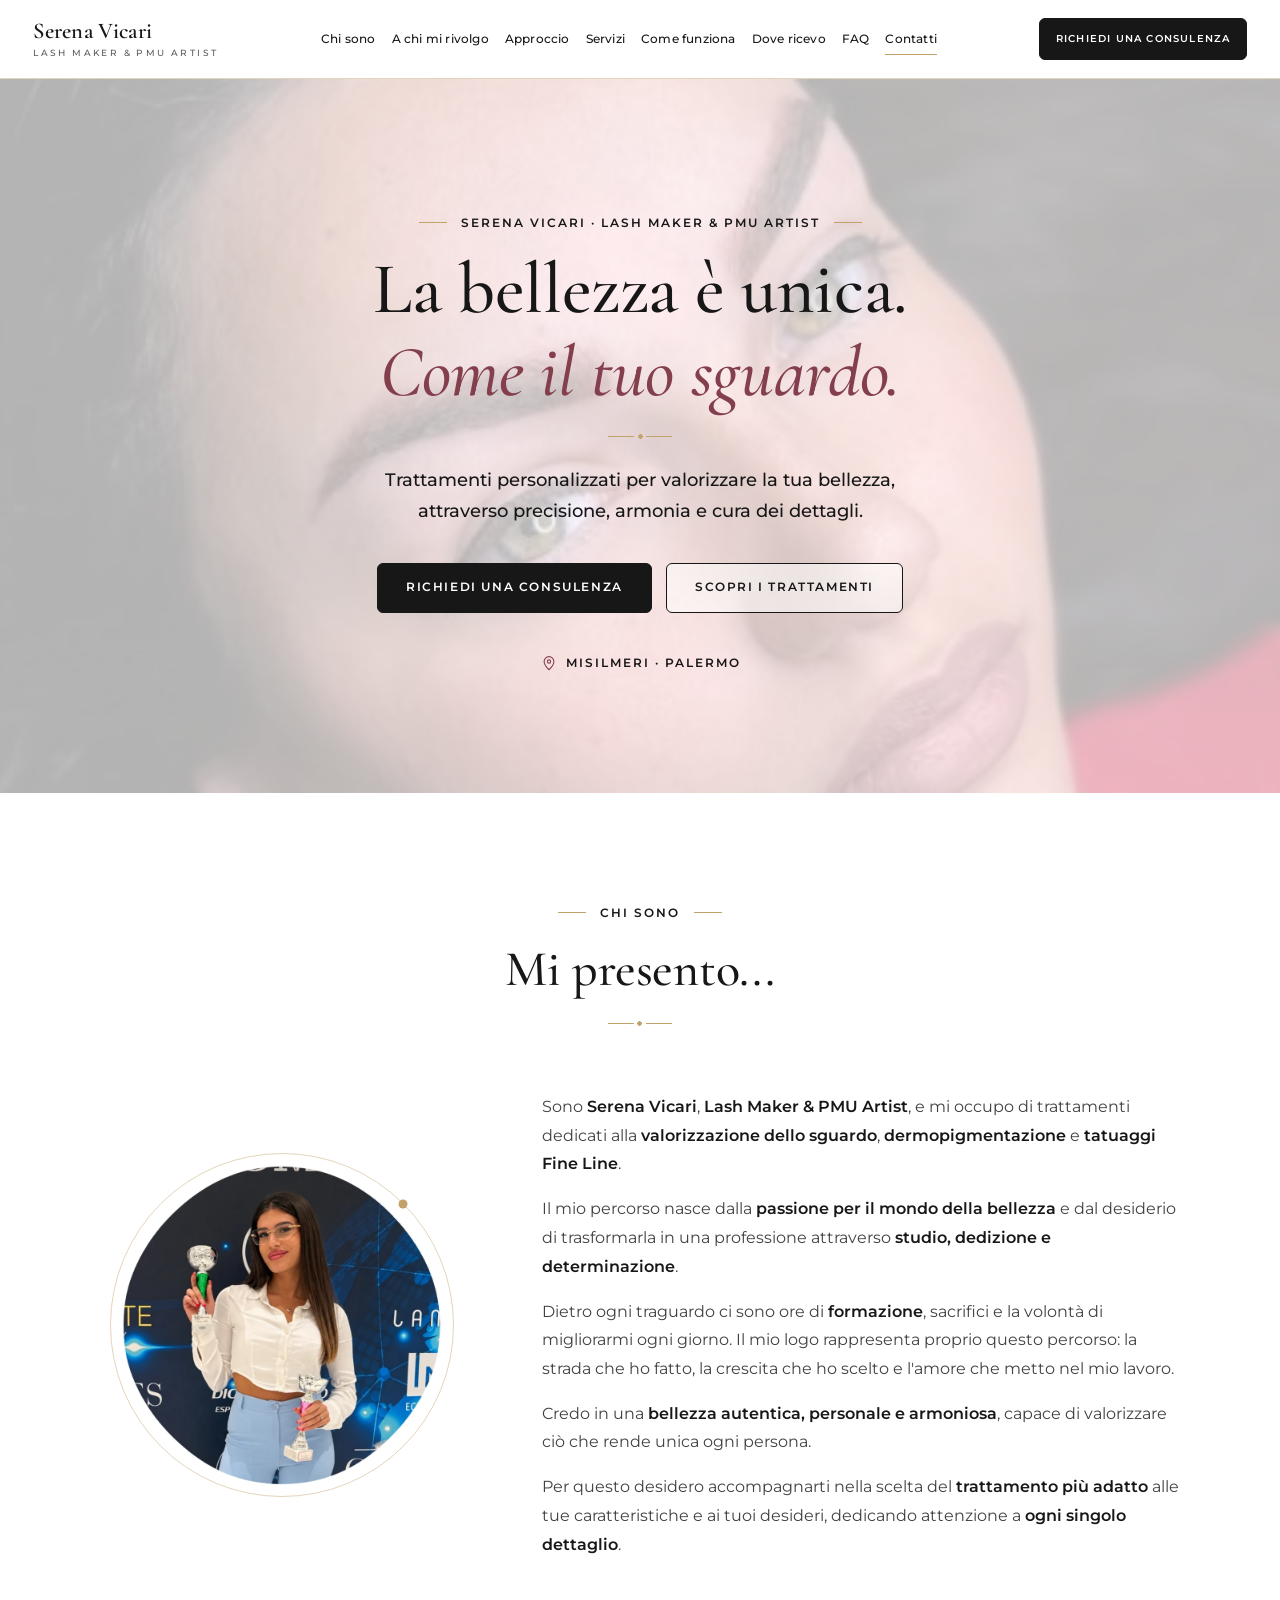
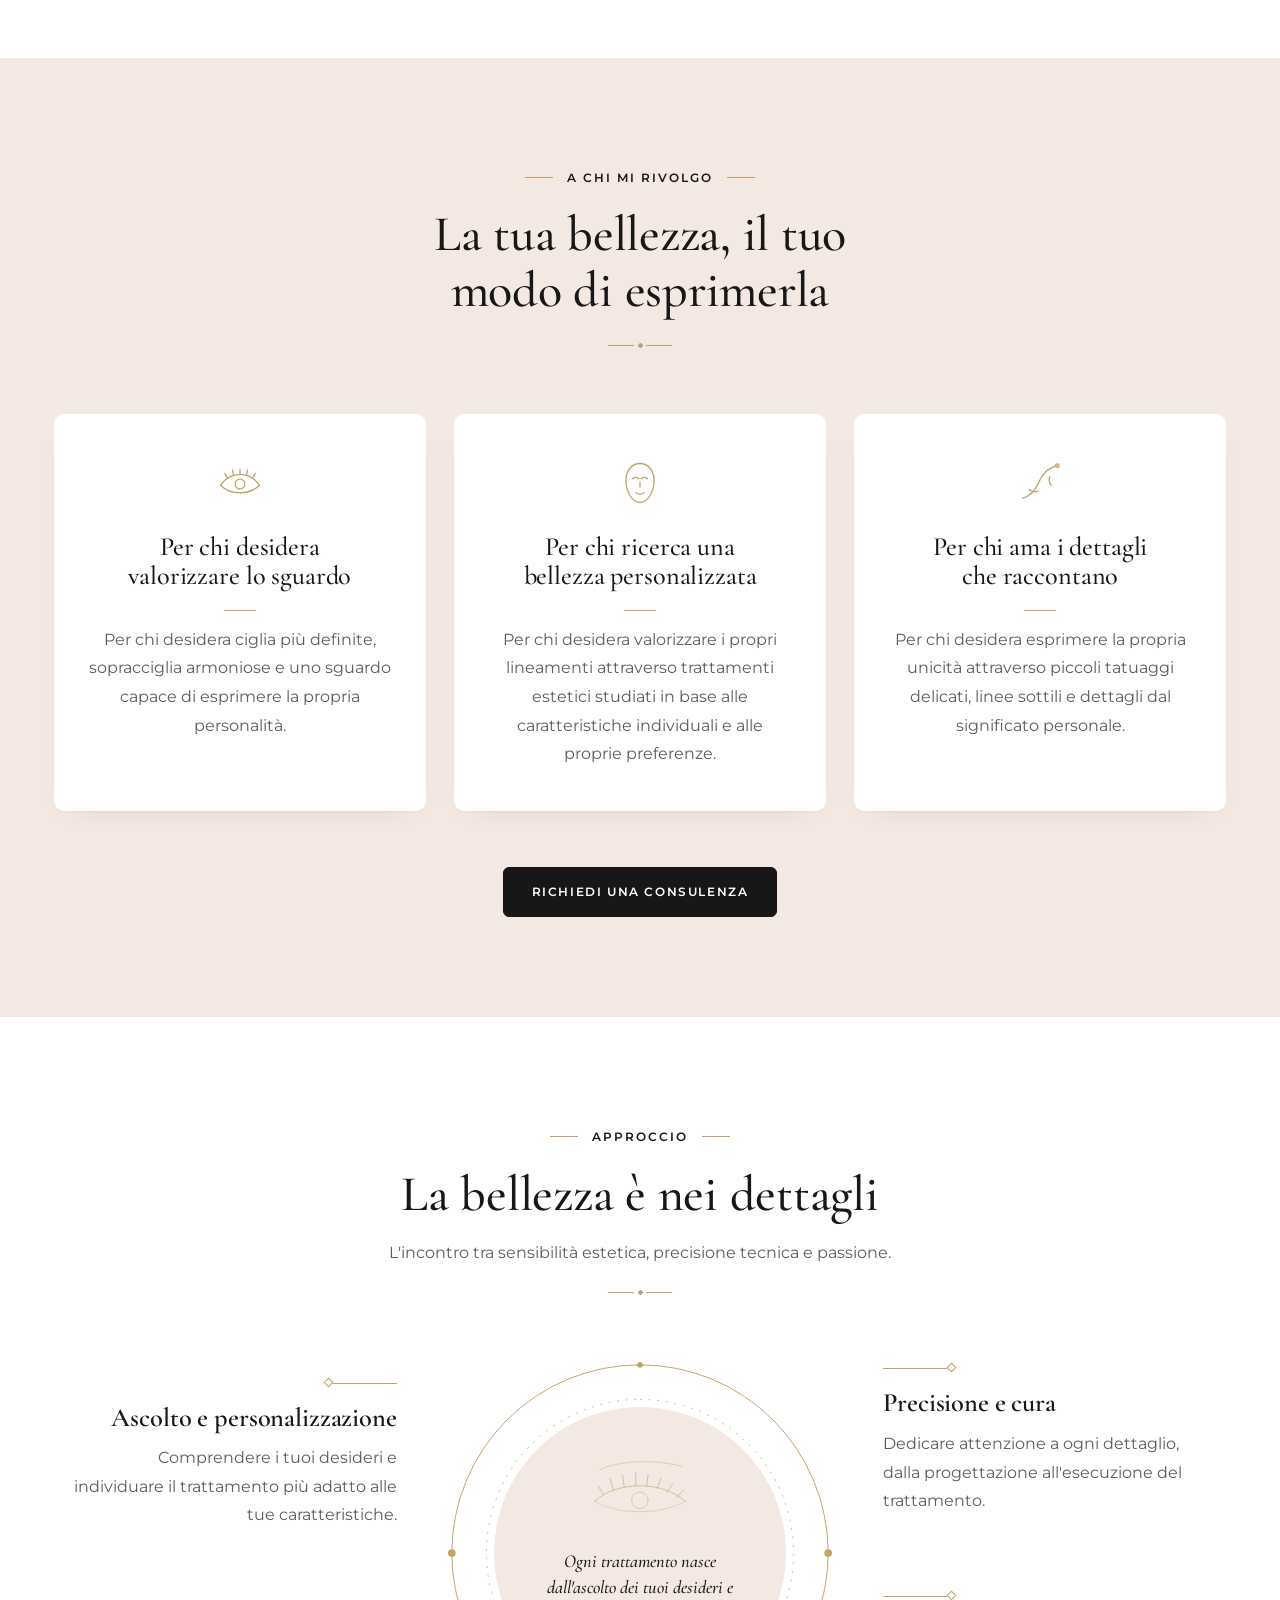
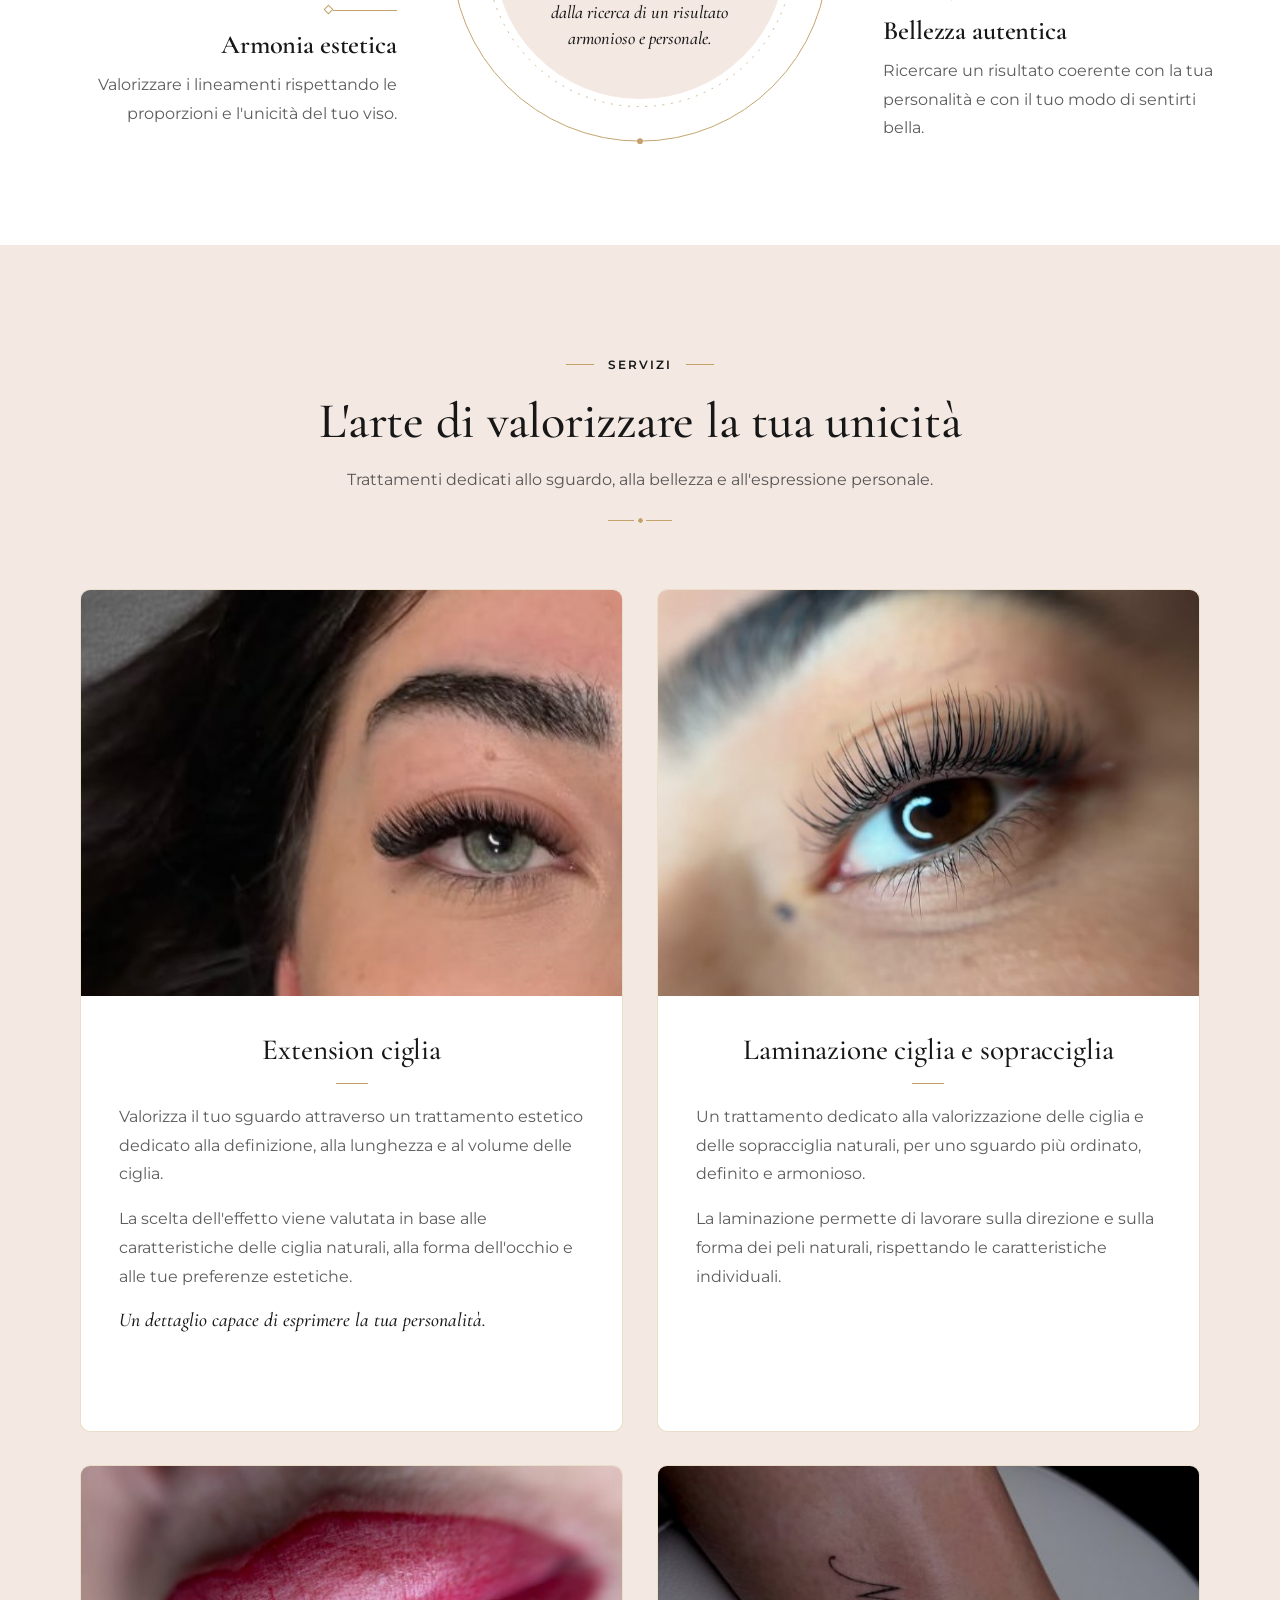
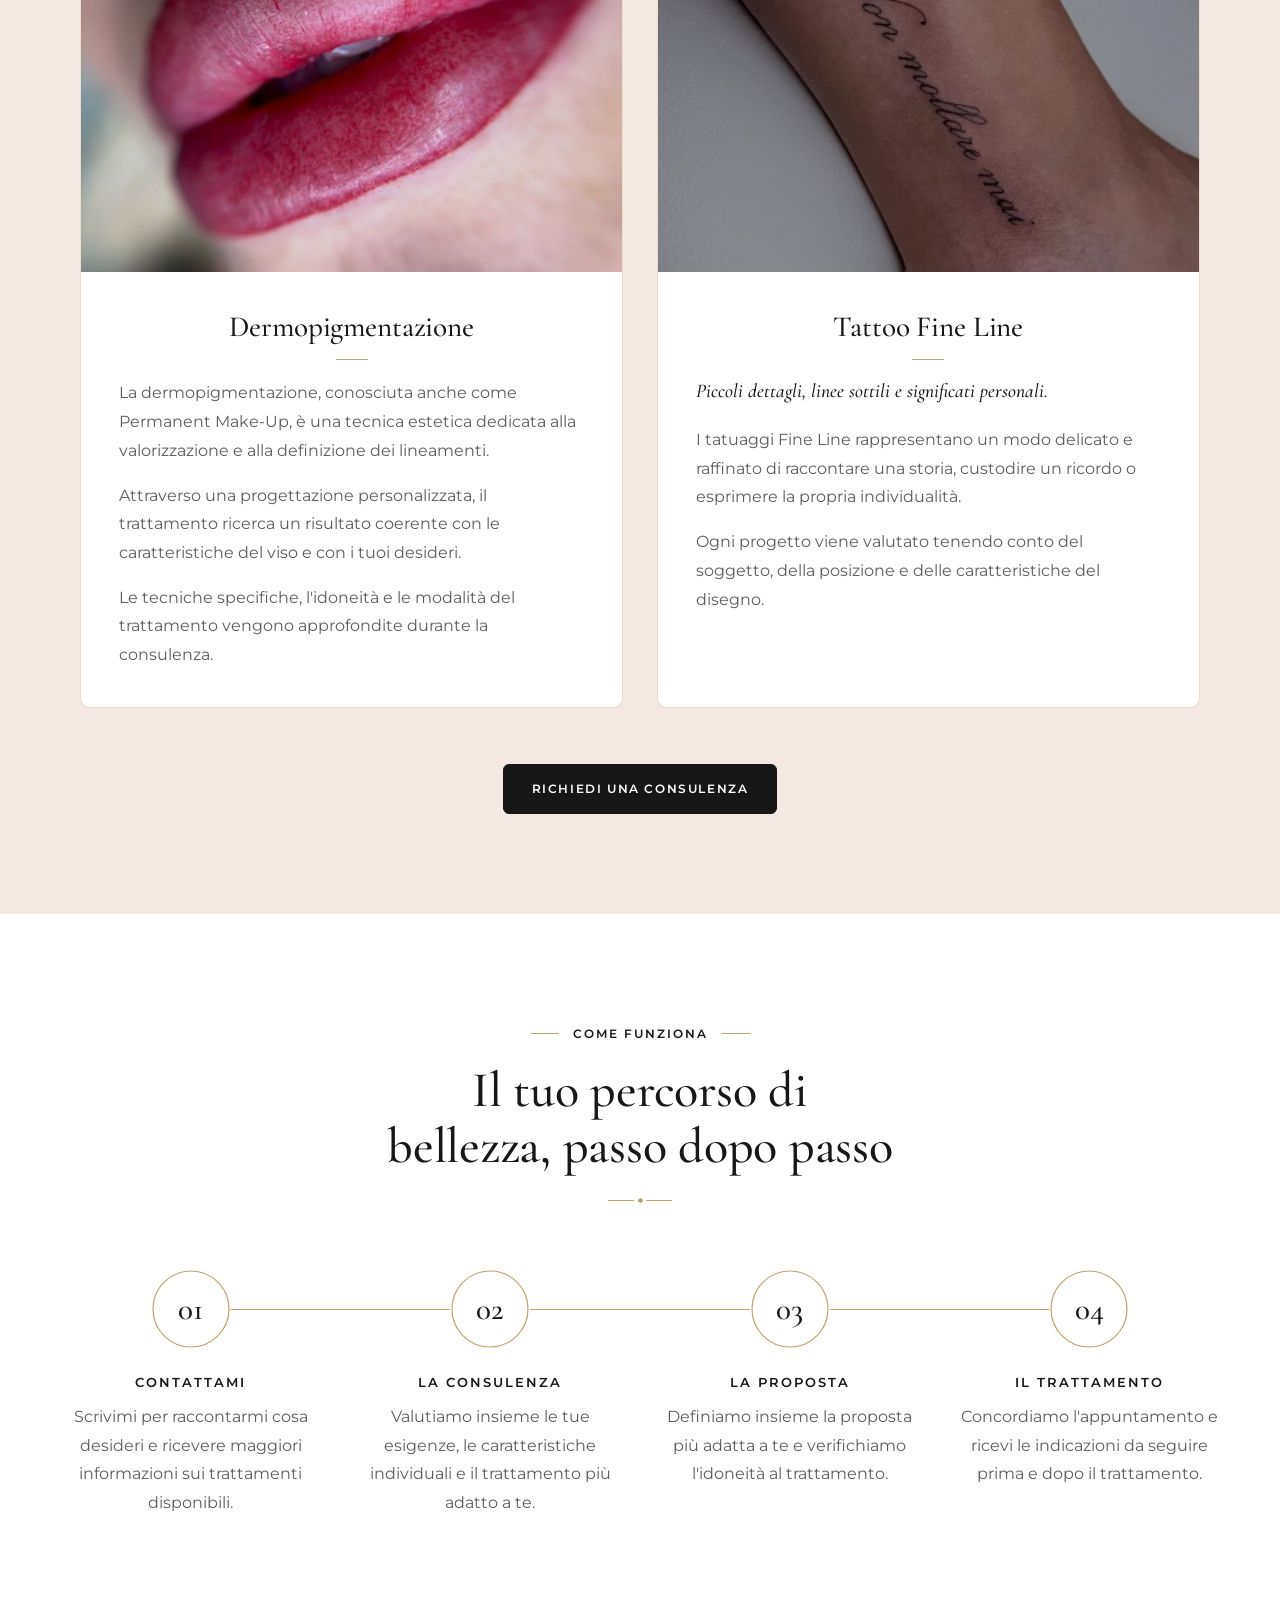
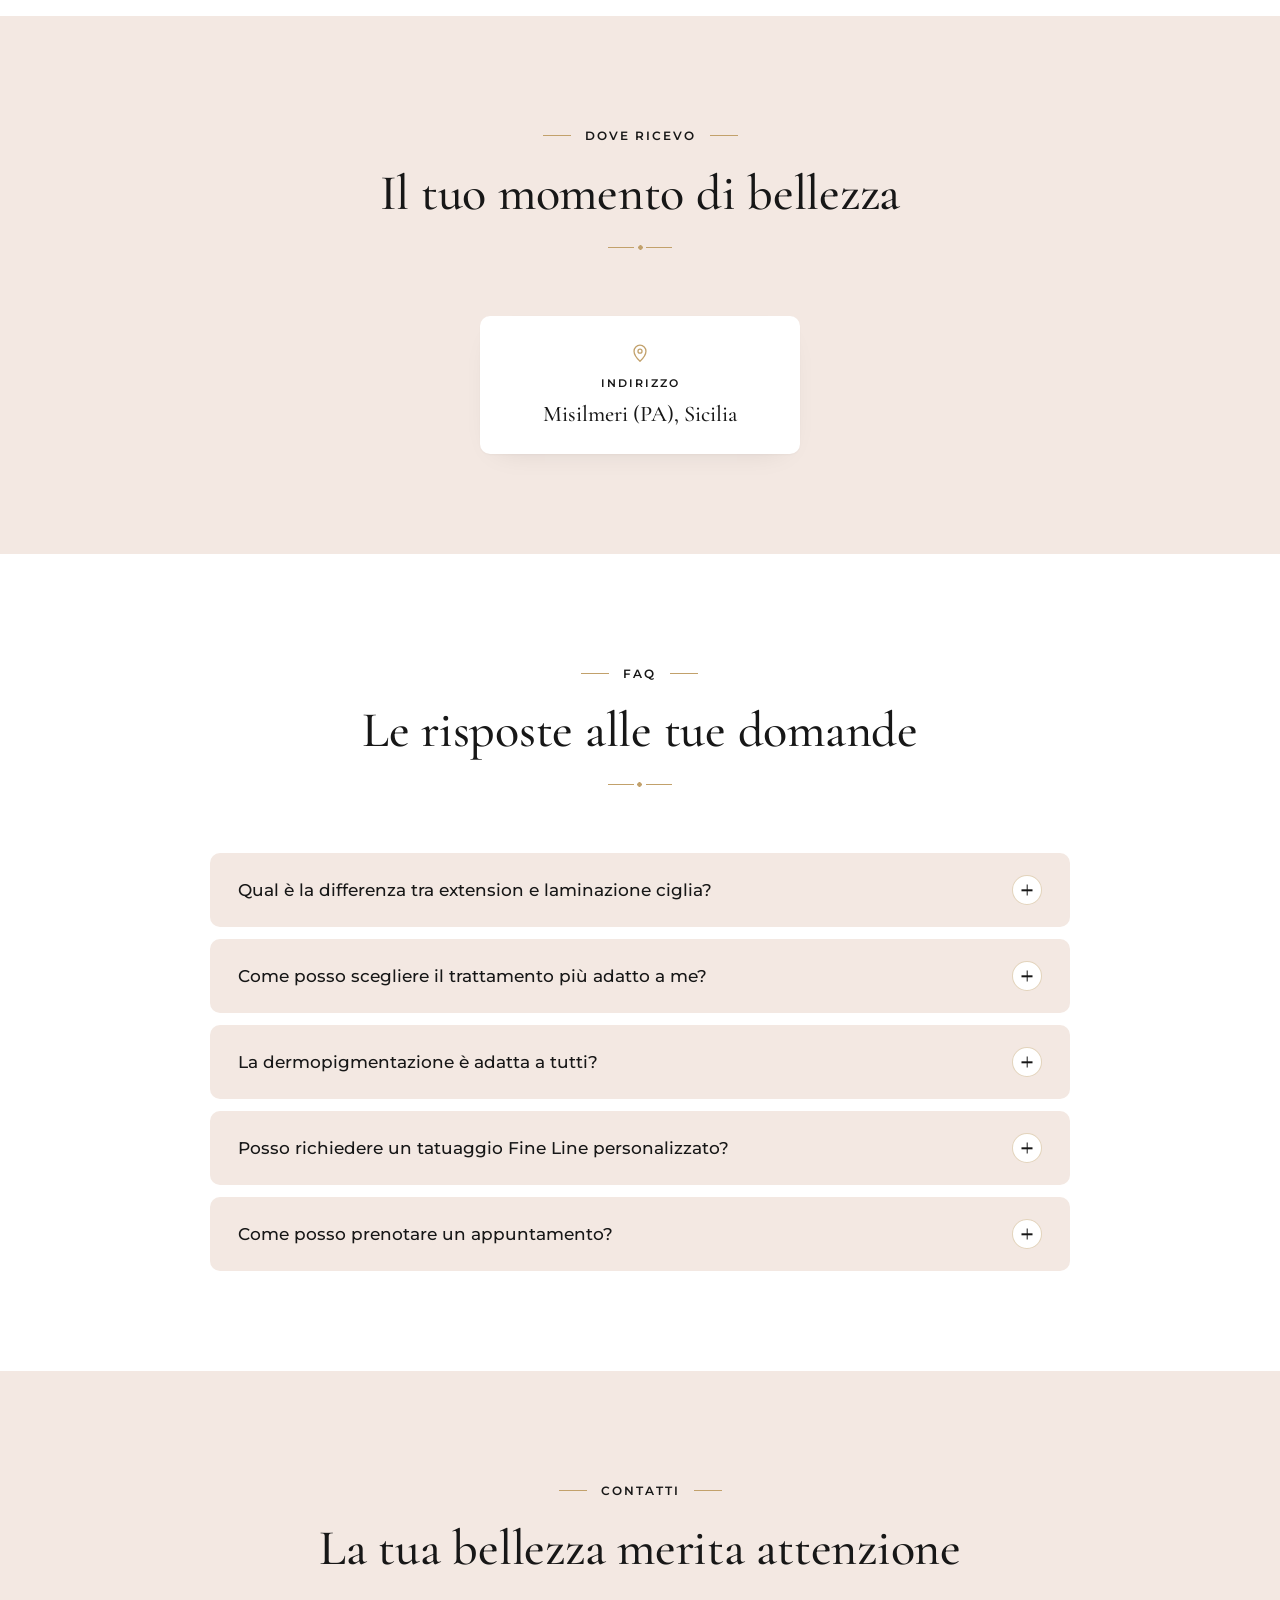
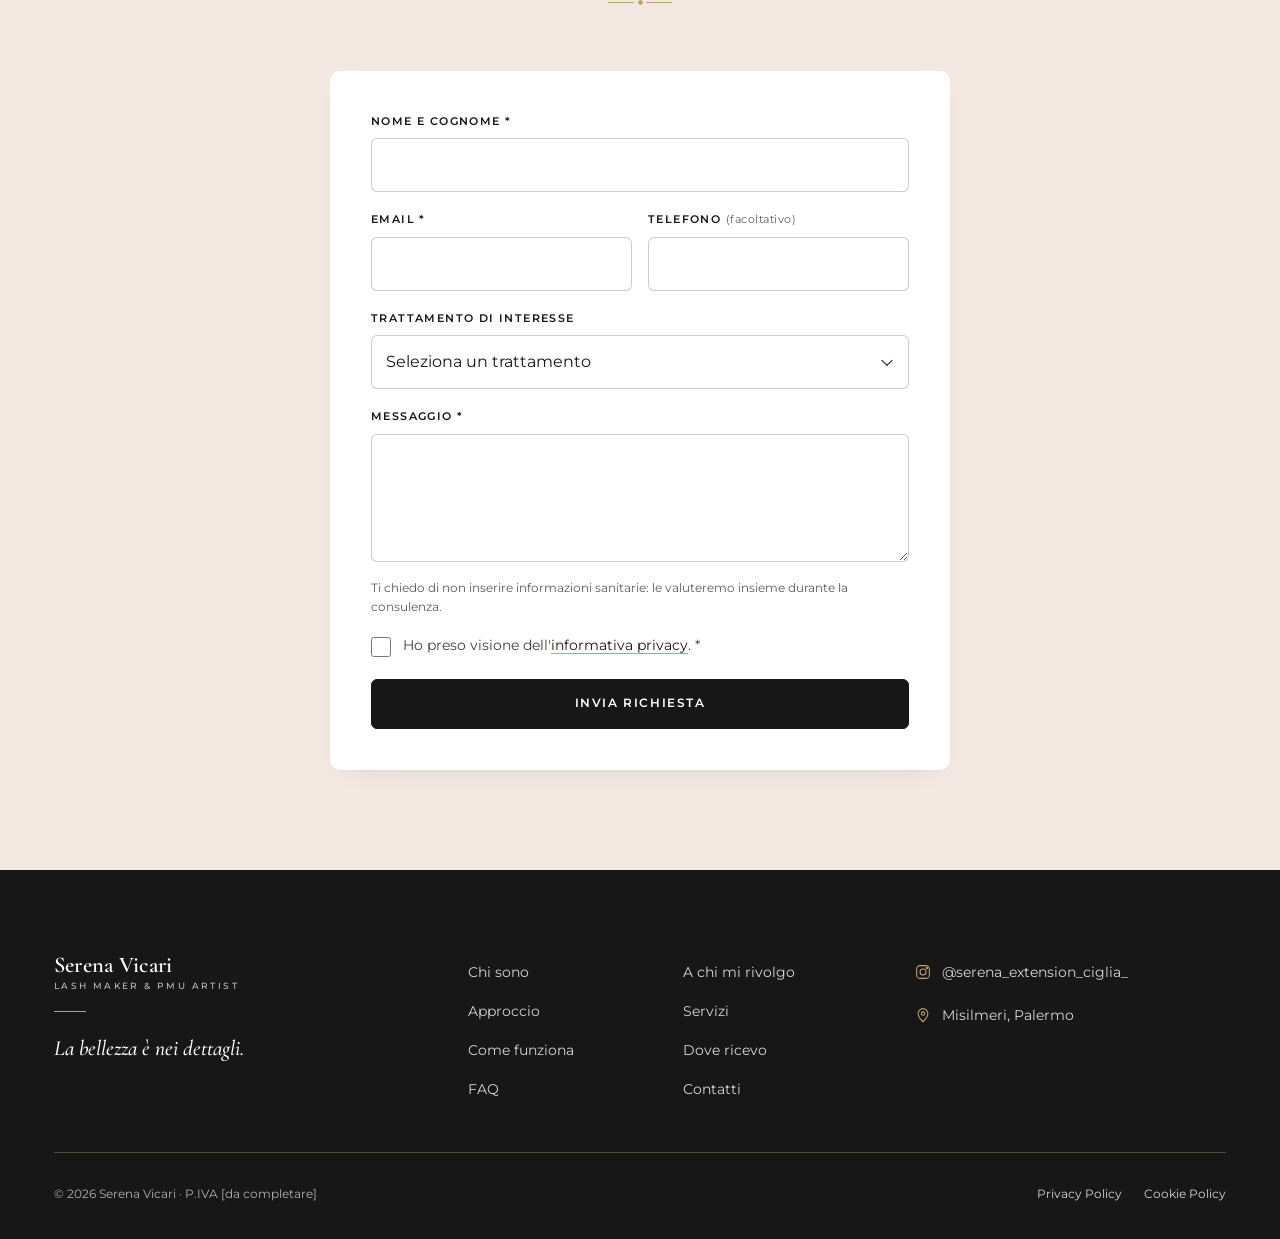
==== index.html @ 11d8a2de "Sito one page Serena Vicari, Lash Maker & PMU Artist Header con menu completo su desktop e burger su" ====
<!doctype html>
<html lang="it">
<head>
  <meta charset="utf-8">
  <meta name="viewport" content="width=device-width, initial-scale=1">
  <title>Serena Vicari | Lash Maker, PMU e Fine Line Tattoo a Misilmeri</title>
  <meta name="description" content="Serena Vicari, Lash Maker &amp; PMU Artist a Misilmeri, Palermo. Extension ciglia, laminazione ciglia e sopracciglia, dermopigmentazione e tatuaggi Fine Line.">
  <meta name="theme-color" content="#FFFFFF">
  <!-- TODO prima della pubblicazione: inserire il dominio definitivo -->
  <!-- <link rel="canonical" href="https://www.DOMINIO.it/"> -->

  <!-- Open Graph / anteprima social -->
  <meta property="og:type" content="website">
  <meta property="og:locale" content="it_IT">
  <meta property="og:site_name" content="Serena Vicari · Lash Maker &amp; PMU Artist">
  <meta property="og:title" content="Serena Vicari | Lash Maker, PMU e Fine Line Tattoo a Misilmeri">
  <meta property="og:description" content="Extension ciglia, laminazione ciglia e sopracciglia, dermopigmentazione e tatuaggi Fine Line a Misilmeri, Palermo.">
  <meta property="og:image" content="img/hero-sguardo.jpg">
  <!-- TODO: con il dominio definitivo usare URL assoluti, es. https://www.DOMINIO.it/img/hero-sguardo.jpg -->
  <meta name="twitter:card" content="summary_large_image">
  <meta name="twitter:title" content="Serena Vicari | Lash Maker, PMU e Fine Line Tattoo a Misilmeri">
  <meta name="twitter:description" content="Extension ciglia, laminazione, dermopigmentazione e tatuaggi Fine Line a Misilmeri, Palermo.">

  <link rel="icon" href="data:image/svg+xml,%3Csvg xmlns='http://www.w3.org/2000/svg' viewBox='0 0 64 64'%3E%3Crect width='64' height='64' rx='14' fill='%23171717'/%3E%3Ctext x='32' y='42' font-family='Georgia,serif' font-size='30' text-anchor='middle' fill='%23C2A16B'%3ESV%3C/text%3E%3C/svg%3E">

  <link rel="preload" as="image" href="img/hero-sguardo.jpg" fetchpriority="high">
  <link rel="preconnect" href="https://fonts.googleapis.com">
  <link rel="preconnect" href="https://fonts.gstatic.com" crossorigin>
  <link rel="stylesheet" href="https://fonts.googleapis.com/css2?family=Cormorant+Garamond:ital,wght@0,500;0,600;1,500;1,600&family=Montserrat:wght@400;500;600&display=swap">
  <link rel="stylesheet" href="css/style.css">
  <script>document.documentElement.classList.add('js');</script>

  <!-- Dati strutturati: solo informazioni effettivamente disponibili (nessun indirizzo civico, orario o recensione) -->
  <script type="application/ld+json">
  {
    "@context": "https://schema.org",
    "@type": "BeautySalon",
    "name": "Serena Vicari · Lash Maker & PMU Artist",
    "description": "Extension ciglia, laminazione ciglia e sopracciglia, dermopigmentazione e tatuaggi Fine Line a Misilmeri, Palermo.",
    "founder": { "@type": "Person", "name": "Serena Vicari", "jobTitle": "Lash Maker & PMU Artist" },
    "address": { "@type": "PostalAddress", "addressLocality": "Misilmeri", "addressRegion": "PA", "addressCountry": "IT" },
    "areaServed": ["Misilmeri", "Palermo"],
    "sameAs": ["https://www.instagram.com/serena_extension_ciglia_/"],
    "makesOffer": [
      { "@type": "Offer", "itemOffered": { "@type": "Service", "name": "Extension ciglia" } },
      { "@type": "Offer", "itemOffered": { "@type": "Service", "name": "Laminazione ciglia" } },
      { "@type": "Offer", "itemOffered": { "@type": "Service", "name": "Laminazione sopracciglia" } },
      { "@type": "Offer", "itemOffered": { "@type": "Service", "name": "Dermopigmentazione" } },
      { "@type": "Offer", "itemOffered": { "@type": "Service", "name": "Tattoo Fine Line" } }
    ]
  }
  </script>
</head>
<body>
  <a class="skip-link" href="#main">Vai al contenuto</a>

  <!-- ============ 1. HEADER ============ -->
  <header class="site-header" id="top">
    <div class="header-inner">
      <a class="brand" href="#home" aria-label="Serena Vicari, Lash Maker &amp; PMU Artist – torna all'inizio">
        <span class="brand-name">Serena Vicari</span>
        <span class="brand-sub">Lash Maker &amp; PMU Artist</span>
      </a>

      <nav class="main-nav" id="main-nav" aria-label="Navigazione principale">
        <ul>
          <li><a href="#chi-sono">Chi sono</a></li>
          <li><a href="#a-chi-mi-rivolgo">A chi mi rivolgo</a></li>
          <li><a href="#approccio">Approccio</a></li>
          <li><a href="#servizi">Servizi</a></li>
          <li><a href="#come-funziona">Come funziona</a></li>
          <li><a href="#dove-ricevo">Dove ricevo</a></li>
          <li><a href="#faq">FAQ</a></li>
          <li><a href="#contatti">Contatti</a></li>
        </ul>
        <a class="btn btn-primary nav-cta-mobile" href="#contatti">Richiedi una consulenza</a>
      </nav>

      <a class="btn btn-primary header-cta" href="#contatti">Richiedi una consulenza</a>

      <button class="nav-toggle" type="button" aria-controls="main-nav" aria-expanded="false">
        <span class="sr-only">Apri il menu</span>
        <span class="nav-toggle-bar" aria-hidden="true"></span>
        <span class="nav-toggle-bar" aria-hidden="true"></span>
      </button>
    </div>
  </header>

  <main id="main">

    <!-- ============ 2. HERO ============ -->
    <section class="hero" id="home" aria-labelledby="hero-title">
      <div class="hero-media" aria-hidden="true">
        <img src="img/hero-sguardo.jpg" width="472" height="260" alt="" fetchpriority="high" decoding="async">
      </div>
      <div class="container hero-content">
        <p class="eyebrow reveal">Serena Vicari · Lash Maker &amp; PMU Artist</p>
        <h1 class="hero-title reveal" id="hero-title">
          <span class="hero-title-a">La bellezza è unica.</span>
          <em class="hero-title-b">Come il tuo sguardo.</em>
        </h1>
        <span class="divider reveal" aria-hidden="true"></span>
        <p class="hero-lead reveal">Trattamenti personalizzati per valorizzare la tua bellezza, attraverso precisione, armonia e cura dei dettagli.</p>
        <div class="btn-row reveal">
          <a class="btn btn-primary" href="#contatti">Richiedi una consulenza</a>
          <a class="btn btn-secondary" href="#servizi">Scopri i trattamenti</a>
        </div>
        <p class="hero-place reveal">
          <svg viewBox="0 0 24 24" aria-hidden="true" focusable="false"><path d="M12 21s-6.5-6.2-6.5-11A6.5 6.5 0 0 1 18.5 10c0 4.8-6.5 11-6.5 11z"/><circle cx="12" cy="10" r="2.2"/></svg>
          Misilmeri · Palermo
        </p>
      </div>
    </section>

    <!-- ============ 3. CHI SONO ============ -->
    <section class="section bg-white" id="chi-sono" aria-labelledby="chi-sono-title">
      <div class="container about">
        <header class="section-head about-head reveal">
          <p class="eyebrow">Chi sono</p>
          <h2 id="chi-sono-title">Mi presento...</h2>
          <span class="divider" aria-hidden="true"></span>
        </header>

        <figure class="about-photo reveal">
          <span class="about-ring" aria-hidden="true"></span>
          <img src="img/serena-vicari-ritratto.webp" width="800" height="800" loading="lazy" decoding="async"
               alt="Ritratto di Serena Vicari, Lash Maker e PMU Artist, sorridente con occhiali e camicia bianca, mentre tiene in mano due coppe">
        </figure>

        <div class="about-text reveal">
          <p>Sono <strong>Serena Vicari</strong>, <strong>Lash Maker &amp; PMU Artist</strong>, e mi occupo di trattamenti dedicati alla <strong>valorizzazione dello sguardo</strong>, <strong>dermopigmentazione</strong> e <strong>tatuaggi Fine Line</strong>.</p>
          <p>Il mio percorso nasce dalla <strong>passione per il mondo della bellezza</strong> e dal desiderio di trasformarla in una professione attraverso <strong>studio, dedizione e determinazione</strong>.</p>
          <p>Dietro ogni traguardo ci sono ore di <strong>formazione</strong>, sacrifici e la volontà di migliorarmi ogni giorno. Il mio logo rappresenta proprio questo percorso: la strada che ho fatto, la crescita che ho scelto e l'amore che metto nel mio lavoro.</p>
          <p>Credo in una <strong>bellezza autentica, personale e armoniosa</strong>, capace di valorizzare ciò che rende unica ogni persona.</p>
          <p>Per questo desidero accompagnarti nella scelta del <strong>trattamento più adatto</strong> alle tue caratteristiche e ai tuoi desideri, dedicando attenzione a <strong>ogni singolo dettaglio</strong>.</p>
        </div>
      </div>
    </section>

    <!-- ============ 4. A CHI MI RIVOLGO ============ -->
    <section class="section bg-nude" id="a-chi-mi-rivolgo" aria-labelledby="target-title">
      <div class="container">
        <header class="section-head reveal">
          <p class="eyebrow">A chi mi rivolgo</p>
          <h2 id="target-title">La tua bellezza, il tuo modo di esprimerla</h2>
          <span class="divider" aria-hidden="true"></span>
        </header>

        <div class="cards-3">
          <article class="card reveal">
            <svg class="card-icon" viewBox="0 0 48 48" aria-hidden="true" focusable="false">
              <path d="M6 26c5-7 12-10 18-10s13 3 18 10"/><path d="M6 26c5 5 12 7 18 7s13-2 18-7"/>
              <circle cx="24" cy="25" r="4.5"/><path d="M12 19l-2-4M18 16.5l-1-4.5M24 16v-4.5M30 16.5l1-4.5M36 19l2-4"/>
            </svg>
            <h3>Per chi desidera valorizzare lo sguardo</h3>
            <p>Per chi desidera ciglia più definite, sopracciglia armoniose e uno sguardo capace di esprimere la propria personalità.</p>
          </article>
          <article class="card reveal">
            <svg class="card-icon" viewBox="0 0 48 48" aria-hidden="true" focusable="false">
              <path d="M24 6c-8 0-13 7-13 16 0 10 6 20 13 20s13-10 13-20c0-9-5-16-13-16z"/>
              <path d="M17 20c2-1.5 4-1.5 6 0M25 20c2-1.5 4-1.5 6 0"/><path d="M20 33c2.5 1.6 5.5 1.6 8 0"/><path d="M24 23v5"/>
            </svg>
            <h3>Per chi ricerca una bellezza personalizzata</h3>
            <p>Per chi desidera valorizzare i propri lineamenti attraverso trattamenti estetici studiati in base alle caratteristiche individuali e alle proprie preferenze.</p>
          </article>
          <article class="card reveal">
            <svg class="card-icon" viewBox="0 0 48 48" aria-hidden="true" focusable="false">
              <path d="M8 38c8-2 12-8 15-15s7-12 17-15"/><circle cx="40" cy="8" r="1.6"/>
              <path d="M14 30c2 2 5 2.5 8 1.5"/><path d="M33 18c-1 3-.5 6 1.5 8"/>
            </svg>
            <h3>Per chi ama i dettagli che raccontano</h3>
            <p>Per chi desidera esprimere la propria unicità attraverso piccoli tatuaggi delicati, linee sottili e dettagli dal significato personale.</p>
          </article>
        </div>

        <div class="section-cta reveal">
          <a class="btn btn-primary" href="#contatti">Richiedi una consulenza</a>
        </div>
      </div>
    </section>

    <!-- ============ 5. APPROCCIO ============ -->
    <section class="section bg-white" id="approccio" aria-labelledby="approccio-title">
      <div class="container">
        <header class="section-head reveal">
          <p class="eyebrow">Approccio</p>
          <h2 id="approccio-title">La bellezza è nei dettagli</h2>
          <p class="section-sub">L'incontro tra sensibilità estetica, precisione tecnica e passione.</p>
          <span class="divider" aria-hidden="true"></span>
        </header>

        <div class="constellation">
          <ul class="pillars pillars--left">
            <li class="pillar reveal">
              <span class="pillar-mark" aria-hidden="true"></span>
              <h3>Ascolto e personalizzazione</h3>
              <p>Comprendere i tuoi desideri e individuare il trattamento più adatto alle tue caratteristiche.</p>
            </li>
            <li class="pillar reveal">
              <span class="pillar-mark" aria-hidden="true"></span>
              <h3>Armonia estetica</h3>
              <p>Valorizzare i lineamenti rispettando le proporzioni e l'unicità del tuo viso.</p>
            </li>
          </ul>

          <figure class="halo reveal" aria-hidden="true">
            <svg class="halo-rings" viewBox="0 0 400 400" focusable="false">
              <circle cx="200" cy="200" r="196" class="ring ring--outer"/>
              <circle cx="200" cy="200" r="160" class="ring ring--mid"/>
              <circle cx="200" cy="4" r="4" class="ring-dot"/>
              <circle cx="396" cy="200" r="3" class="ring-dot"/>
              <circle cx="200" cy="396" r="4" class="ring-dot"/>
              <circle cx="4" cy="200" r="3" class="ring-dot"/>
            </svg>
            <div class="halo-core">
              <svg viewBox="0 0 300 200" focusable="false">
                <g fill="none" stroke="currentColor" stroke-linecap="round" stroke-width="1.4">
                  <path d="M40 112 C 95 62, 205 62, 260 112"/>
                  <path d="M40 112 C 95 146, 205 146, 260 112" opacity=".6"/>
                  <circle cx="150" cy="110" r="20" opacity=".7"/>
                  <path d="M62 96l-14-22M86 84l-8-26M112 77l-4-28M140 74v-30M166 75l4-28M192 81l9-26M216 91l14-22M238 103l17-17"/>
                  <path d="M52 36 C 100 12, 190 10, 252 28" opacity=".7"/>
                </g>
              </svg>
              <p class="halo-quote">Ogni trattamento nasce dall'ascolto dei tuoi desideri e dalla ricerca di un risultato armonioso e personale.</p>
            </div>
          </figure>

          <ul class="pillars pillars--right">
            <li class="pillar reveal">
              <span class="pillar-mark" aria-hidden="true"></span>
              <h3>Precisione e cura</h3>
              <p>Dedicare attenzione a ogni dettaglio, dalla progettazione all'esecuzione del trattamento.</p>
            </li>
            <li class="pillar reveal">
              <span class="pillar-mark" aria-hidden="true"></span>
              <h3>Bellezza autentica</h3>
              <p>Ricercare un risultato coerente con la tua personalità e con il tuo modo di sentirti bella.</p>
            </li>
          </ul>
        </div>
      </div>
    </section>

    <!-- ============ 6. SERVIZI ============ -->
    <section class="section bg-nude" id="servizi" aria-labelledby="servizi-title">
      <div class="container">
        <header class="section-head reveal">
          <p class="eyebrow">Servizi</p>
          <h2 id="servizi-title">L'arte di valorizzare la tua unicità</h2>
          <p class="section-sub">Trattamenti dedicati allo sguardo, alla bellezza e all'espressione personale.</p>
          <span class="divider" aria-hidden="true"></span>
        </header>

        <div class="services">
          <article class="service reveal">
            <figure class="service-media">
              <img src="img/servizio-extension-ciglia.jpg" width="407" height="277" loading="lazy" decoding="async"
                   alt="Dettaglio di un occhio con extension ciglia folte e definite e sopracciglio naturale">
            </figure>
            <div class="service-body">
              <h3>Extension ciglia</h3>
              <p>Valorizza il tuo sguardo attraverso un trattamento estetico dedicato alla definizione, alla lunghezza e al volume delle ciglia.</p>
              <p>La scelta dell'effetto viene valutata in base alle caratteristiche delle ciglia naturali, alla forma dell'occhio e alle tue preferenze estetiche.</p>
              <p class="service-note">Un dettaglio capace di esprimere la tua personalità.</p>
            </div>
          </article>

          <article class="service reveal">
            <figure class="service-media">
              <img src="img/servizio-laminazione.jpg" width="555" height="405" loading="lazy" decoding="async"
                   alt="Macro di ciglia naturali laminate, curvate e definite, su un occhio castano">
            </figure>
            <div class="service-body">
              <h3>Laminazione ciglia e sopracciglia</h3>
              <p>Un trattamento dedicato alla valorizzazione delle ciglia e delle sopracciglia naturali, per uno sguardo più ordinato, definito e armonioso.</p>
              <p>La laminazione permette di lavorare sulla direzione e sulla forma dei peli naturali, rispettando le caratteristiche individuali.</p>
            </div>
          </article>

          <article class="service reveal">
            <figure class="service-media">
              <img src="img/servizio-dermopigmentazione.jpg" width="598" height="440" loading="lazy" decoding="async"
                   alt="Dettaglio di labbra dopo un trattamento di dermopigmentazione, con colore rosato uniforme">
            </figure>
            <div class="service-body">
              <h3>Dermopigmentazione</h3>
              <p>La dermopigmentazione, conosciuta anche come Permanent Make-Up, è una tecnica estetica dedicata alla valorizzazione e alla definizione dei lineamenti.</p>
              <p>Attraverso una progettazione personalizzata, il trattamento ricerca un risultato coerente con le caratteristiche del viso e con i tuoi desideri.</p>
              <p>Le tecniche specifiche, l'idoneità e le modalità del trattamento vengono approfondite durante la consulenza.</p>
            </div>
          </article>

          <article class="service reveal">
            <figure class="service-media">
              <img src="img/servizio-tattoo-fine-line.jpg" width="513" height="355" loading="lazy" decoding="async"
                   alt="Tatuaggio Fine Line in corsivo sottile con la scritta “Non mollare mai” sulla caviglia">
            </figure>
            <div class="service-body">
              <h3>Tattoo Fine Line</h3>
              <p class="service-note service-note--top">Piccoli dettagli, linee sottili e significati personali.</p>
              <p>I tatuaggi Fine Line rappresentano un modo delicato e raffinato di raccontare una storia, custodire un ricordo o esprimere la propria individualità.</p>
              <p>Ogni progetto viene valutato tenendo conto del soggetto, della posizione e delle caratteristiche del disegno.</p>
            </div>
          </article>
        </div>

        <div class="section-cta reveal">
          <a class="btn btn-primary" href="#contatti">Richiedi una consulenza</a>
        </div>
      </div>
    </section>

    <!-- ============ 7. COME FUNZIONA ============ -->
    <section class="section bg-white" id="come-funziona" aria-labelledby="come-title">
      <div class="container">
        <header class="section-head reveal">
          <p class="eyebrow">Come funziona</p>
          <h2 id="come-title">Il tuo percorso di bellezza, passo dopo passo</h2>
          <span class="divider" aria-hidden="true"></span>
        </header>

        <div class="journey" data-journey>
        <div class="journey-track" aria-hidden="true"><span class="journey-fill"></span><span class="journey-spark"></span></div>
        <ol class="journey-steps">
          <li class="jstep">
            <span class="jstep-num" aria-hidden="true">
              <svg viewBox="0 0 80 80" focusable="false"><circle cx="40" cy="40" r="38"/></svg>
              <span>01</span>
            </span>
            <h3><span class="sr-only">Passo 1: </span>Contattami</h3>
            <p>Scrivimi per raccontarmi cosa desideri e ricevere maggiori informazioni sui trattamenti disponibili.</p>
          </li>
          <li class="jstep">
            <span class="jstep-num" aria-hidden="true">
              <svg viewBox="0 0 80 80" focusable="false"><circle cx="40" cy="40" r="38"/></svg>
              <span>02</span>
            </span>
            <h3><span class="sr-only">Passo 2: </span>La consulenza</h3>
            <p>Valutiamo insieme le tue esigenze, le caratteristiche individuali e il trattamento più adatto a te.</p>
          </li>
          <li class="jstep">
            <span class="jstep-num" aria-hidden="true">
              <svg viewBox="0 0 80 80" focusable="false"><circle cx="40" cy="40" r="38"/></svg>
              <span>03</span>
            </span>
            <h3><span class="sr-only">Passo 3: </span>La proposta</h3>
            <p>Definiamo insieme la proposta più adatta a te e verifichiamo l'idoneità al trattamento.</p>
          </li>
          <li class="jstep">
            <span class="jstep-num" aria-hidden="true">
              <svg viewBox="0 0 80 80" focusable="false"><circle cx="40" cy="40" r="38"/></svg>
              <span>04</span>
            </span>
            <h3><span class="sr-only">Passo 4: </span>Il trattamento</h3>
            <p>Concordiamo l'appuntamento e ricevi le indicazioni da seguire prima e dopo il trattamento.</p>
          </li>
        </ol>
        </div>
      </div>
    </section>

    <!-- ============ 8. DOVE RICEVO ============ -->
    <section class="section bg-nude" id="dove-ricevo" aria-labelledby="dove-title">
      <div class="container">
        <header class="section-head reveal">
          <p class="eyebrow">Dove ricevo</p>
          <h2 id="dove-title">Il tuo momento di bellezza</h2>
          <span class="divider" aria-hidden="true"></span>
        </header>

        <!-- TODO: inserire l'indirizzo completo dello studio quando confermato da Serena -->
        <address class="address-box reveal">
          <svg viewBox="0 0 24 24" aria-hidden="true" focusable="false"><path d="M12 21s-6.5-6.2-6.5-11A6.5 6.5 0 0 1 18.5 10c0 4.8-6.5 11-6.5 11z"/><circle cx="12" cy="10" r="2.2"/></svg>
          <span class="address-label">Indirizzo</span>
          <span class="address-text">Misilmeri (PA), Sicilia</span>
        </address>

        <!--
          MAPPA: da attivare solo quando sarà disponibile l'indirizzo ufficiale.
          Rimuovere l'attributo "hidden" e inserire l'iframe della mappa con l'indirizzo confermato.
        -->
        <div class="map-slot" id="mappa" hidden></div>
      </div>
    </section>

    <!-- ============ 9. FAQ ============ -->
    <section class="section bg-white" id="faq" aria-labelledby="faq-title">
      <div class="container narrow">
        <header class="section-head reveal">
          <p class="eyebrow">FAQ</p>
          <h2 id="faq-title">Le risposte alle tue domande</h2>
          <span class="divider" aria-hidden="true"></span>
        </header>

        <div class="faq reveal" data-accordion>
          <div class="faq-item">
            <h3 class="faq-q"><button type="button" aria-expanded="false" aria-controls="faq-1" id="faq-1-btn">Qual è la differenza tra extension e laminazione ciglia?<span class="faq-icon" aria-hidden="true"></span></button></h3>
            <div class="faq-a" id="faq-1" role="region" aria-labelledby="faq-1-btn" hidden><div><p>Con le extension applico ciglia artificiali sulle tue ciglia naturali, mentre con la laminazione lavoro sulle tue ciglia naturali per valorizzarne la forma e la curvatura. Ti consiglio la soluzione più adatta in base alle tue caratteristiche e al risultato che desideri.</p></div></div>
          </div>
          <div class="faq-item">
            <h3 class="faq-q"><button type="button" aria-expanded="false" aria-controls="faq-2" id="faq-2-btn">Come posso scegliere il trattamento più adatto a me?<span class="faq-icon" aria-hidden="true"></span></button></h3>
            <div class="faq-a" id="faq-2" role="region" aria-labelledby="faq-2-btn" hidden><div><p>Durante la consulenza valuto insieme a te le tue caratteristiche, le tue preferenze estetiche e le eventuali condizioni che possono influenzare la scelta, così da individuare il trattamento più adatto a te.</p></div></div>
          </div>
          <div class="faq-item">
            <h3 class="faq-q"><button type="button" aria-expanded="false" aria-controls="faq-3" id="faq-3-btn">La dermopigmentazione è adatta a tutti?<span class="faq-icon" aria-hidden="true"></span></button></h3>
            <div class="faq-a" id="faq-3" role="region" aria-labelledby="faq-3-btn" hidden><div><p>Non necessariamente. Prima di procedere valuto con te l'idoneità al trattamento, le condizioni della pelle e le eventuali controindicazioni. Quando necessario, posso chiederti un parere medico.</p></div></div>
          </div>
          <div class="faq-item">
            <h3 class="faq-q"><button type="button" aria-expanded="false" aria-controls="faq-4" id="faq-4-btn">Posso richiedere un tatuaggio Fine Line personalizzato?<span class="faq-icon" aria-hidden="true"></span></button></h3>
            <div class="faq-a" id="faq-4" role="region" aria-labelledby="faq-4-btn" hidden><div><p>Certo: raccontami la tua idea e valuterò con te la fattibilità del progetto, il disegno e la posizione più adatta.</p></div></div>
          </div>
          <div class="faq-item">
            <h3 class="faq-q"><button type="button" aria-expanded="false" aria-controls="faq-5" id="faq-5-btn">Come posso prenotare un appuntamento?<span class="faq-icon" aria-hidden="true"></span></button></h3>
            <div class="faq-a" id="faq-5" role="region" aria-labelledby="faq-5-btn" hidden><div><p>Puoi scrivermi sul mio profilo <a href="https://www.instagram.com/serena_extension_ciglia_/" target="_blank" rel="noopener">Instagram<span class="sr-only"> (si apre in una nuova scheda)</span></a>: ti darò tutte le informazioni e concorderemo insieme una consulenza o un appuntamento.</p></div></div>
          </div>
        </div>
      </div>
    </section>

    <!-- ============ 10. CONTATTI ============ -->
    <section class="section bg-nude" id="contatti" aria-labelledby="contatti-title">
      <div class="container">
        <header class="section-head reveal">
          <p class="eyebrow">Contatti</p>
          <h2 id="contatti-title">La tua bellezza merita attenzione</h2>
          <span class="divider" aria-hidden="true"></span>
        </header>

        <!--
          MODULO IN MODALITÀ BOZZA
          Il modulo NON invia dati finché non viene collegato a un recapito autorizzato da Serena.
          Per attivarlo: impostare action/method verso il servizio di invio scelto
          e rimuovere data-draft="true" dal <form>.
        -->
        <form class="contact-form reveal" id="contact-form" data-draft="true" novalidate>
          <div class="field">
            <label for="f-nome">Nome e cognome <span aria-hidden="true">*</span></label>
            <input id="f-nome" name="nome" type="text" autocomplete="name" required>
          </div>
          <div class="field-row">
            <div class="field">
              <label for="f-email">Email <span aria-hidden="true">*</span></label>
              <input id="f-email" name="email" type="email" autocomplete="email" required>
            </div>
            <div class="field">
              <label for="f-tel">Telefono <span class="optional">(facoltativo)</span></label>
              <input id="f-tel" name="telefono" type="tel" autocomplete="tel">
            </div>
          </div>
          <div class="field">
            <label for="f-trattamento">Trattamento di interesse</label>
            <div class="select-wrap">
              <select id="f-trattamento" name="trattamento">
                <option value="" selected>Seleziona un trattamento</option>
                <option>Extension ciglia</option>
                <option>Laminazione ciglia</option>
                <option>Laminazione sopracciglia</option>
                <option>Dermopigmentazione</option>
                <option>Tattoo Fine Line</option>
                <option>Altre informazioni</option>
              </select>
            </div>
          </div>
          <div class="field">
            <label for="f-msg">Messaggio <span aria-hidden="true">*</span></label>
            <textarea id="f-msg" name="messaggio" rows="4" required aria-describedby="f-msg-hint"></textarea>
            <p class="hint" id="f-msg-hint">Ti chiedo di non inserire informazioni sanitarie: le valuteremo insieme durante la consulenza.</p>
          </div>
          <div class="field check">
            <input id="f-privacy" name="privacy" type="checkbox" required>
            <label for="f-privacy">Ho preso visione dell'<a href="privacy-policy.html">informativa privacy</a>. <span aria-hidden="true">*</span></label>
          </div>
          <button class="btn btn-primary btn-block" type="submit">Invia richiesta</button>
          <p class="form-status" id="form-status" role="status" aria-live="polite"></p>
        </form>
      </div>
    </section>
  </main>

  <!-- ============ 11. FOOTER ============ -->
  <footer class="site-footer">
    <div class="container">
      <div class="footer-top">
        <div class="footer-brand">
          <a class="brand brand--light" href="#home" aria-label="Serena Vicari – torna all'inizio">
            <span class="brand-name">Serena Vicari</span>
            <span class="brand-sub">Lash Maker &amp; PMU Artist</span>
          </a>
          <p class="footer-tagline">La bellezza è nei dettagli.</p>
        </div>

        <nav class="footer-nav" aria-label="Navigazione nel footer">
          <ul>
            <li><a href="#chi-sono">Chi sono</a></li>
            <li><a href="#a-chi-mi-rivolgo">A chi mi rivolgo</a></li>
            <li><a href="#approccio">Approccio</a></li>
            <li><a href="#servizi">Servizi</a></li>
            <li><a href="#come-funziona">Come funziona</a></li>
            <li><a href="#dove-ricevo">Dove ricevo</a></li>
            <li><a href="#faq">FAQ</a></li>
            <li><a href="#contatti">Contatti</a></li>
          </ul>
        </nav>

        <div class="footer-contact">
          <a href="https://www.instagram.com/serena_extension_ciglia_/" target="_blank" rel="noopener">
            <svg viewBox="0 0 24 24" aria-hidden="true" focusable="false"><rect x="3.5" y="3.5" width="17" height="17" rx="5"/><circle cx="12" cy="12" r="4"/><circle cx="17.2" cy="6.8" r=".9"/></svg>
            @serena_extension_ciglia_<span class="sr-only"> (si apre in una nuova scheda)</span>
          </a>
          <p>
            <svg viewBox="0 0 24 24" aria-hidden="true" focusable="false"><path d="M12 21s-6.5-6.2-6.5-11A6.5 6.5 0 0 1 18.5 10c0 4.8-6.5 11-6.5 11z"/><circle cx="12" cy="10" r="2.2"/></svg>
            Misilmeri, Palermo
          </p>
        </div>
      </div>

      <div class="footer-bottom">
        <!-- TODO prima della pubblicazione: completare con i dati fiscali reali forniti da Serena -->
        <p class="legal">© <span id="year">2026</span> Serena Vicari · P.IVA [da completare]</p>
        <ul class="legal-links">
          <li><a href="privacy-policy.html">Privacy Policy</a></li>
          <li><a href="cookie-policy.html">Cookie Policy</a></li>
        </ul>
      </div>
    </div>
  </footer>

  <script src="js/main.js" defer></script>
</body>
</html>
---- css/style.css ----
/* ==========================================================
   Serena Vicari · Lash Maker & PMU Artist
   Palette: #FFFFFF · #171717 · #C2A16B · #F3E8E2 · #843F4D
   Font: Cormorant Garamond (titoli) · Montserrat (testi)
   ========================================================== */

:root {
  --white: #FFFFFF;
  --black: #171717;
  --gold: #C2A16B;
  --nude: #F3E8E2;
  --ruby: #843F4D;

  --text: rgba(23, 23, 23, .82);
  --text-soft: rgba(23, 23, 23, .7);
  --line: rgba(194, 161, 107, .45);
  --line-soft: rgba(23, 23, 23, .1);

  --serif: "Cormorant Garamond", "Times New Roman", Georgia, serif;
  --sans: "Montserrat", "Helvetica Neue", Arial, sans-serif;

  --fs-h1: clamp(2.3rem, 1.4rem + 3.9vw, 4.6rem);
  --fs-h2: clamp(2rem, 1.45rem + 2.1vw, 3.2rem);
  --fs-h3: clamp(1.5rem, 1.35rem + .6vw, 1.95rem);
  --fs-eyebrow: clamp(.69rem, .66rem + .12vw, .78rem);
  --fs-body: clamp(.94rem, .91rem + .14vw, 1.03rem);

  --container: 1240px;
  --gutter: clamp(20px, 4.2vw, 60px);
  --section-y: clamp(64px, 5rem + 2vw, 100px);
  --header-h: 78px;

  --radius: 6px;
  --radius-card: 10px;
  --shadow: 0 1px 2px rgba(23,23,23,.03), 0 10px 30px -18px rgba(23,23,23,.14);
  --ease: cubic-bezier(.25,.6,.3,1);
}

*, *::before, *::after { box-sizing: border-box; }

html {
  scroll-behavior: smooth;
  scroll-padding-top: calc(var(--header-h) + 8px);
  -webkit-text-size-adjust: 100%;
}

body {
  margin: 0;
  font-family: var(--sans);
  font-size: var(--fs-body);
  font-weight: 400;
  line-height: 1.75;
  color: var(--text);
  background: var(--white);
  -webkit-font-smoothing: antialiased;
  overflow-x: hidden;
}

img, svg { display: block; max-width: 100%; }
img { height: auto; }
a { color: inherit; }
p { margin: 0 0 1em; }
p:last-child { margin-bottom: 0; }
h1, h2, h3 { margin: 0; color: var(--black); font-family: var(--serif); font-weight: 500; line-height: 1.12; letter-spacing: -.005em; }
ul, ol { margin: 0; padding: 0; list-style: none; }
figure { margin: 0; }
address { font-style: normal; }

.sr-only {
  position: absolute !important; width: 1px; height: 1px; padding: 0; margin: -1px;
  overflow: hidden; clip: rect(0,0,0,0); white-space: nowrap; border: 0;
}

.skip-link {
  position: absolute; left: 16px; top: -60px; z-index: 200;
  background: var(--black); color: var(--white); padding: 10px 18px; border-radius: var(--radius);
  font-size: .85rem; text-decoration: none; transition: top .2s;
}
.skip-link:focus { top: 12px; }

:focus-visible { outline: 2px solid var(--ruby); outline-offset: 3px; border-radius: 2px; }

.container {
  width: 100%;
  max-width: calc(var(--container) + var(--gutter) * 2);
  margin-inline: auto;
  padding-inline: var(--gutter);
}
.container.narrow { max-width: calc(860px + var(--gutter) * 2); }

/* ---------- Elementi tipografici condivisi ---------- */
.eyebrow {
  display: inline-flex; align-items: center; justify-content: center; gap: 14px;
  margin: 0 0 18px;
  font-family: var(--sans);
  font-size: var(--fs-eyebrow);
  font-weight: 600;
  letter-spacing: 2px;
  text-transform: uppercase;
  color: var(--black);
}
.eyebrow::before, .eyebrow::after { content: ""; width: 28px; height: 1px; background: var(--gold); flex: none; }

.divider {
  display: block; width: 64px; height: 9px; margin: 22px auto 0;
  background:
    linear-gradient(var(--gold), var(--gold)) left center / 26px 1px no-repeat,
    linear-gradient(var(--gold), var(--gold)) right center / 26px 1px no-repeat,
    radial-gradient(circle, var(--gold) 0 2px, transparent 2.5px) center / 9px 9px no-repeat;
}

.section { padding-block: var(--section-y); }
.bg-white { background: var(--white); }
.bg-nude { background: var(--nude); }

.section-head { text-align: center; max-width: 780px; margin: 0 auto clamp(40px, 5vw, 64px); }
.section-head h2 { font-size: var(--fs-h2); font-weight: 500; text-wrap: balance; }
.section-sub { margin: 16px auto 0; max-width: 600px; color: var(--text-soft); text-wrap: balance; }

.section-cta { display: flex; justify-content: center; margin-top: clamp(40px, 5vw, 56px); }

/* ---------- Pulsanti ---------- */
.btn {
  display: inline-flex; align-items: center; justify-content: center; gap: 10px;
  min-height: 50px;
  padding: 14px 28px;
  border: 1px solid var(--black);
  border-radius: var(--radius);
  font-family: var(--sans);
  font-size: .76rem;
  font-weight: 600;
  letter-spacing: 1.6px;
  text-transform: uppercase;
  text-decoration: none;
  line-height: 1.2;
  text-align: center;
  white-space: nowrap;
  cursor: pointer;
  transition: background-color .35s var(--ease), color .35s var(--ease), border-color .35s var(--ease);
}
.btn-primary { background: var(--black); color: var(--white); }
.btn-primary:hover { background: var(--nude); color: var(--black); }
.bg-nude .btn-primary:hover { background: var(--white); }
.bg-nude .contact-form .btn-primary:hover { background: var(--nude); }
.btn-secondary { background: rgba(255,255,255,.55); color: var(--black); }
.btn-secondary:hover { background: var(--black); color: var(--white); }
.btn-block { width: 100%; }

.btn-row { display: flex; flex-wrap: wrap; justify-content: center; gap: 14px; }

/* ==========================================================
   HEADER
   ========================================================== */
.site-header {
  position: sticky; top: 0; z-index: 100;
  background: var(--white);
  border-bottom: 1px solid var(--line);
  transition: box-shadow .3s var(--ease);
}
.site-header.is-scrolled { box-shadow: 0 6px 24px -18px rgba(23,23,23,.35); }

.header-inner {
  display: flex; align-items: center; justify-content: space-between;
  gap: clamp(14px, 1.6vw, 32px);
  max-width: 1520px; margin-inline: auto;
  min-height: var(--header-h);
  padding-inline: clamp(20px, 2.6vw, 48px);
}

.brand { display: inline-flex; flex-direction: column; text-decoration: none; line-height: 1; flex: none; }
.brand-name {
  font-family: var(--serif); font-weight: 600;
  font-size: clamp(1.3rem, 1.05rem + .45vw, 1.7rem);
  letter-spacing: .3px; text-transform: none; color: var(--black);
}
.brand-sub {
  margin-top: 6px;
  font-family: var(--sans); font-weight: 500;
  font-size: .54rem; letter-spacing: 2.4px; text-transform: uppercase; color: var(--text-soft);
}
.brand--light .brand-name { color: var(--white); }
.brand--light .brand-sub { color: rgba(255,255,255,.72); }

/* Desktop: tutte le voci su una riga */
.main-nav { flex: 1 1 auto; display: flex; justify-content: center; min-width: 0; }
.main-nav ul { display: flex; align-items: center; flex-wrap: nowrap; gap: clamp(10px, 1.25vw, 26px); }
.main-nav ul a {
  position: relative; display: inline-block; padding: 8px 0;
  font-size: clamp(.7rem, .42rem + .4vw, .8rem);
  font-weight: 500; letter-spacing: .2px;
  color: var(--black); text-decoration: none; white-space: nowrap;
}
.main-nav ul a::after {
  content: ""; position: absolute; left: 0; right: 0; bottom: 2px; height: 1px;
  background: var(--gold); transform: scaleX(0); transition: transform .35s var(--ease);
}
.main-nav ul a:hover::after, .main-nav ul a.is-active::after { transform: scaleX(1); }
.main-nav .nav-cta-mobile { display: none; }

.header-cta {
  flex: none;
  min-height: 42px; padding: 11px clamp(14px, 1.2vw, 22px);
  font-size: clamp(.6rem, .45rem + .22vw, .68rem); letter-spacing: 1.2px;
}

.nav-toggle {
  display: none;
  position: relative; width: 46px; height: 46px; padding: 0; flex: none;
  background: transparent; border: 1px solid var(--line); border-radius: 50%; cursor: pointer;
}
.nav-toggle-bar {
  position: absolute; left: 13px; right: 13px; height: 1.5px; background: var(--black);
  transition: transform .35s var(--ease), top .35s var(--ease);
}
.nav-toggle-bar:nth-of-type(2) { top: 19px; }
.nav-toggle-bar:nth-of-type(3) { top: 26px; }
.nav-toggle[aria-expanded="true"] .nav-toggle-bar:nth-of-type(2) { top: 22.5px; transform: rotate(45deg); }
.nav-toggle[aria-expanded="true"] .nav-toggle-bar:nth-of-type(3) { top: 22.5px; transform: rotate(-45deg); }

/* Mobile e tablet: menu burger */
@media (max-width: 1100px) {
  :root { --header-h: 68px; }
  .header-cta { display: none; }
  .nav-toggle { display: block; }
  .brand-sub { font-size: .5rem; letter-spacing: 2.1px; }

  .main-nav {
    position: fixed; left: 0; right: 0; top: var(--header-h); bottom: 0;
    flex-direction: column; align-items: center; justify-content: flex-start;
    gap: 24px; padding: 28px var(--gutter) 40px;
    background: var(--white); border-top: 1px solid var(--line);
    overflow-y: auto;
    opacity: 0; visibility: hidden; transform: translateY(-8px);
    transition: opacity .35s var(--ease), transform .35s var(--ease), visibility 0s linear .35s;
  }
  .main-nav.is-open {
    opacity: 1; visibility: visible; transform: none;
    transition: opacity .35s var(--ease), transform .35s var(--ease), visibility 0s;
  }
  .main-nav ul { flex-direction: column; gap: 0; }
  .main-nav ul a {
    padding: 9px 8px;
    font-family: var(--serif); font-size: 1.55rem; font-weight: 500; letter-spacing: .3px;
  }
  .main-nav ul a::after { bottom: 6px; }
  .main-nav .nav-cta-mobile { display: inline-flex; }
  body.nav-open { overflow: hidden; }
}
@media (max-width: 1100px) and (max-height: 640px) {
  .main-nav ul a { font-size: 1.25rem; padding: 5px 8px; }
}

/* ==========================================================
   HERO
   ========================================================== */
.hero {
  position: relative;
  isolation: isolate;
  display: flex; align-items: center;
  min-height: clamp(520px, calc(88vh - var(--header-h)), 760px);
  padding-block: clamp(72px, 9vw, 120px) clamp(64px, 8vw, 108px);
  text-align: center;
  background: var(--nude);
}
.hero-media { position: absolute; inset: 0; z-index: -1; }
.hero-media img {
  width: 100%; height: 100%;
  object-fit: cover; object-position: 50% 40%;
}
/* Overlay bianco uniforme, ridotto per lasciar intravedere la foto */
.hero-media::after {
  content: ""; position: absolute; inset: 0;
  background: rgba(255, 255, 255, .7);
}

.hero-content { display: flex; flex-direction: column; align-items: center; }
.hero-title {
  font-size: var(--fs-h1);
  font-weight: 500;
  line-height: 1.06;
  max-width: 20ch;
  text-wrap: balance;
}
.hero-title-a { display: block; color: var(--black); }
.hero-title-b { display: block; margin-top: .08em; font-style: italic; font-weight: 500; color: var(--ruby); }
.hero-lead {
  max-width: 560px;
  margin: 24px auto 36px;
  font-size: clamp(1rem, .95rem + .2vw, 1.1rem);
  font-weight: 500;
  color: var(--black);
  text-wrap: balance;
}
.hero-place {
  display: inline-flex; align-items: center; gap: 8px;
  margin: 40px 0 0;
  font-size: .72rem; font-weight: 600; letter-spacing: 2px; text-transform: uppercase; color: var(--black);
}
.hero-place svg, .address-box svg, .footer-contact svg {
  width: 18px; height: 18px; flex: none;
  fill: none; stroke: var(--gold); stroke-width: 1.4; stroke-linecap: round; stroke-linejoin: round;
}
.hero-place svg { stroke: var(--ruby); }

/* ==========================================================
   CHI SONO
   ========================================================== */
.about {
  display: grid;
  grid-template-columns: minmax(0, 4fr) minmax(0, 7fr);
  grid-template-areas: "head head" "photo text";
  align-items: center;
  column-gap: clamp(40px, 6vw, 96px);
  max-width: calc(1080px + var(--gutter) * 2);
}
.about-head { grid-area: head; }
.about-photo { grid-area: photo; }
.about-text { grid-area: text; }

.about-photo {
  position: relative;
  width: min(100%, 320px);
  aspect-ratio: 1;
  justify-self: center;
}
.about-photo img {
  position: relative; z-index: 1;
  width: 100%; height: 100%;
  object-fit: cover; border-radius: 50%;
}
.about-ring { position: absolute; inset: -12px; border-radius: 50%; border: 1px solid var(--line); }
.about-ring::after {
  content: ""; position: absolute; width: 9px; height: 9px; border-radius: 50%;
  background: var(--gold); top: 14.6%; right: 14.6%; transform: translate(50%, -50%);
}
.about-text p { color: var(--text); }
.about-text strong { font-weight: 600; color: var(--black); }

/* ==========================================================
   A CHI MI RIVOLGO
   ========================================================== */
.cards-3 { display: grid; grid-template-columns: repeat(3, minmax(0, 1fr)); gap: clamp(18px, 2.2vw, 30px); }
.card {
  display: flex; flex-direction: column; align-items: center; text-align: center;
  height: 100%;
  padding: clamp(32px, 3.4vw, 48px) clamp(24px, 2.6vw, 38px);
  background: var(--white);
  border-radius: var(--radius-card);
  box-shadow: var(--shadow);
  transition: transform .4s var(--ease), box-shadow .4s var(--ease);
}
.card:hover { transform: translateY(-4px); box-shadow: 0 1px 2px rgba(23,23,23,.03), 0 18px 40px -20px rgba(23,23,23,.2); }
.card-icon {
  width: 52px; height: 52px; margin-bottom: 24px;
  fill: none; stroke: var(--gold); stroke-width: 1.2; stroke-linecap: round; stroke-linejoin: round;
}
.card h3 { font-size: clamp(1.4rem, 1.28rem + .45vw, 1.7rem); margin-bottom: 14px; text-wrap: balance; }
.card h3::after { content: ""; display: block; width: 32px; height: 1px; margin: 18px auto 0; background: var(--gold); }
.card p { color: var(--text-soft); }

/* ==========================================================
   APPROCCIO — costellazione attorno a un "halo" centrale
   ========================================================== */
.constellation {
  display: grid;
  grid-template-columns: minmax(0, 1fr) auto minmax(0, 1fr);
  align-items: center;
  gap: clamp(28px, 4vw, 64px);
  max-width: 1160px; margin-inline: auto;
}
.pillars { display: flex; flex-direction: column; gap: clamp(48px, 6vw, 88px); }
.pillar { position: relative; }
.pillar h3 { font-size: clamp(1.4rem, 1.25rem + .5vw, 1.75rem); font-weight: 600; margin-bottom: 10px; }
.pillar p { color: var(--text-soft); max-width: 330px; }
.pillars--left .pillar { text-align: right; }
.pillars--left .pillar p { margin-left: auto; }

/* Segno lineare champagne che "punta" verso il centro */
.pillar-mark { display: block; position: relative; height: 9px; width: 72px; margin-bottom: 16px; }
.pillar-mark::before {
  content: ""; position: absolute; top: 4px; height: 1px; width: 64px; background: var(--gold);
  transform-origin: var(--origin, left);
  transition: transform .9s var(--ease) .15s;
}
.pillar-mark::after {
  content: ""; position: absolute; top: 0; width: 7px; height: 7px;
  border: 1px solid var(--gold); transform: rotate(45deg); background: var(--white);
}
.pillars--left .pillar-mark { margin-left: auto; --origin: right; }
.pillars--left .pillar-mark::before { right: 0; }
.pillars--left .pillar-mark::after { left: 0; }
.pillars--right .pillar-mark::before { left: 0; }
.pillars--right .pillar-mark::after { right: 0; }
.js .pillar .pillar-mark::before { transform: scaleX(0); }
.js .pillar.is-visible .pillar-mark::before { transform: scaleX(1); }

.halo {
  position: relative;
  width: clamp(300px, 30vw, 400px);
  aspect-ratio: 1;
  display: grid; place-items: center;
}
.halo-rings { position: absolute; inset: 0; width: 100%; height: 100%; overflow: visible; transform: rotate(-90deg); }
.ring { fill: none; stroke: var(--gold); stroke-width: 1; }
.ring--mid { stroke-dasharray: 2 7; opacity: .8; }
.ring-dot { fill: var(--gold); }
.js .halo .ring--outer { stroke-dasharray: 1232; stroke-dashoffset: 1232; transition: stroke-dashoffset 1.6s var(--ease) .1s; }
.js .halo.is-visible .ring--outer { stroke-dashoffset: 0; }
.js .halo .ring-dot { opacity: 0; transition: opacity .5s var(--ease) 1.4s; }
.js .halo.is-visible .ring-dot { opacity: 1; }

.halo-core {
  position: relative;
  width: 76%; aspect-ratio: 1; border-radius: 50%;
  background: var(--nude);
  display: flex; flex-direction: column; align-items: center; justify-content: center;
  padding: 12%;
  text-align: center;
}
.halo-core svg { width: 62%; color: var(--gold); margin-bottom: 12px; }
.halo-quote {
  font-family: var(--serif); font-style: italic; font-weight: 500;
  font-size: clamp(1rem, .9rem + .3vw, 1.18rem); line-height: 1.4; color: var(--black);
}

/* ==========================================================
   SERVIZI
   ========================================================== */
.services {
  display: grid;
  grid-template-columns: repeat(2, minmax(0, 1fr));
  grid-auto-rows: 1fr;
  gap: clamp(20px, 2.6vw, 36px);
  max-width: 1120px; margin-inline: auto;
}
.service {
  display: flex; flex-direction: column;
  height: 100%;
  background: var(--white);
  border: 1px solid rgba(194,161,107,.35);
  border-radius: var(--radius-card);
  overflow: hidden;
  transition: transform .4s var(--ease), box-shadow .4s var(--ease);
}
.service:hover { transform: translateY(-4px); box-shadow: 0 20px 44px -26px rgba(23,23,23,.28); }
.service-media { aspect-ratio: 4 / 3; overflow: hidden; background: var(--nude); }
.service-media img { width: 100%; height: 100%; object-fit: cover; transition: transform .5s var(--ease); }
.service:hover .service-media img { transform: scale(1.03); }
.service-body { flex: 1; padding: clamp(28px, 3vw, 44px); }
.service h3 { font-size: var(--fs-h3); margin-bottom: 18px; text-align: center; }
.service h3::after { content: ""; display: block; width: 32px; height: 1px; margin: 16px auto 0; background: var(--gold); }
.service p { color: var(--text-soft); }
.service-note {
  font-family: var(--serif); font-style: italic; font-weight: 500;
  font-size: 1.22rem; line-height: 1.4; color: var(--black) !important;
}
.service-note--top { margin-bottom: 1em; }

/* ==========================================================
   COME FUNZIONA — percorso animato
   ========================================================== */
.journey { position: relative; max-width: 1160px; margin-inline: auto; }
.journey-steps {
  display: grid; grid-template-columns: repeat(4, minmax(0, 1fr));
  gap: clamp(20px, 3vw, 44px);
  position: relative; z-index: 1;
}
.journey-track {
  position: absolute; top: 40px; left: 12.5%; right: 12.5%; height: 1px;
  background: rgba(194,161,107,.25);
}
.journey-fill { position: absolute; inset: 0; background: var(--gold); transform-origin: left; transform: scaleX(1); }
.journey-spark {
  position: absolute; top: 50%; left: 0; width: 9px; height: 9px; margin: -4.5px 0 0 -4.5px;
  border-radius: 50%; background: var(--gold);
  box-shadow: 0 0 0 4px rgba(194,161,107,.22), 0 0 18px 4px rgba(194,161,107,.55);
  opacity: 0;
}

.jstep { text-align: center; }
.jstep-num {
  position: relative; display: inline-grid; place-items: center;
  width: 80px; height: 80px; margin-bottom: 26px;
  border-radius: 50%; background: var(--white);
  font-family: var(--serif); font-weight: 500; font-size: 1.95rem; color: var(--black); line-height: 1;
  transition: background-color .45s var(--ease), color .45s var(--ease), transform .45s var(--ease);
}
.jstep-num svg { position: absolute; inset: 0; width: 100%; height: 100%; transform: rotate(-90deg); }
.jstep-num circle { fill: none; stroke: var(--gold); stroke-width: 1.2; stroke-dasharray: 239; stroke-dashoffset: 0; }
.jstep-num > span { position: relative; }
.jstep:hover .jstep-num { background: var(--black); color: var(--white); transform: translateY(-3px); }
.jstep h3 {
  font-family: var(--sans); font-weight: 600; font-size: .82rem; letter-spacing: 2px;
  text-transform: uppercase; margin-bottom: 12px; color: var(--black);
}
.jstep p { max-width: 260px; margin-inline: auto; color: var(--text-soft); }

/* Stato iniziale animazione (solo con JS) */
.js .journey .journey-fill { transform: scaleX(0); transition: transform 2.2s cubic-bezier(.45,.05,.25,1); }
.js .journey .jstep-num circle { stroke-dashoffset: 239; transition: stroke-dashoffset 1s var(--ease); }
.js .journey .jstep-num > span,
.js .journey .jstep h3,
.js .journey .jstep p { opacity: 0; transform: translateY(10px); transition: opacity .6s var(--ease), transform .6s var(--ease); }

.js .journey.is-active .journey-fill { transform: scaleX(1); }
.js .journey.is-active .journey-spark { animation: spark-x 2.2s cubic-bezier(.45,.05,.25,1) forwards; }
.js .journey.is-active .jstep-num circle { stroke-dashoffset: 0; }
.js .journey.is-active .jstep-num > span,
.js .journey.is-active .jstep h3,
.js .journey.is-active .jstep p { opacity: 1; transform: none; }

.js .journey.is-active .jstep:nth-child(1) :is(circle, h3, p, .jstep-num > span) { transition-delay: .05s; }
.js .journey.is-active .jstep:nth-child(2) :is(circle, h3, p, .jstep-num > span) { transition-delay: .7s; }
.js .journey.is-active .jstep:nth-child(3) :is(circle, h3, p, .jstep-num > span) { transition-delay: 1.35s; }
.js .journey.is-active .jstep:nth-child(4) :is(circle, h3, p, .jstep-num > span) { transition-delay: 2s; }

@keyframes spark-x {
  0%   { left: 0; opacity: 0; }
  8%   { opacity: 1; }
  88%  { opacity: 1; }
  100% { left: 100%; opacity: 0; }
}
@keyframes spark-y {
  0%   { top: 0; opacity: 0; }
  8%   { opacity: 1; }
  88%  { opacity: 1; }
  100% { top: 100%; opacity: 0; }
}

/* ==========================================================
   DOVE RICEVO
   ========================================================== */
.address-box {
  display: flex; flex-direction: column; align-items: center; gap: 6px;
  width: fit-content; min-width: min(100%, 320px); max-width: 420px;
  margin: 0 auto;
  padding: 26px 36px;
  background: var(--white);
  border-radius: var(--radius-card);
  box-shadow: var(--shadow);
  text-align: center;
}
.address-box svg { width: 22px; height: 22px; margin-bottom: 4px; }
.address-label { font-size: .7rem; font-weight: 600; letter-spacing: 2px; text-transform: uppercase; color: var(--black); }
.address-text { font-family: var(--serif); font-weight: 500; font-size: 1.4rem; line-height: 1.3; color: var(--black); }
.map-slot {
  margin: 32px auto 0; max-width: 860px; aspect-ratio: 16 / 9; border-radius: var(--radius-card); overflow: hidden;
  border: 1px solid rgba(194,161,107,.35);
}
.map-slot iframe { width: 100%; height: 100%; border: 0; }

/* ==========================================================
   FAQ (tendine nude su sezione bianca)
   ========================================================== */
.faq { display: flex; flex-direction: column; gap: 12px; }
.faq-item { background: var(--nude); border-radius: var(--radius-card); transition: box-shadow .35s var(--ease); }
.faq-item:hover { box-shadow: inset 0 0 0 1px var(--line); }
.faq-q { font-family: var(--sans); font-size: inherit; font-weight: 500; }
.faq-q button {
  width: 100%;
  display: flex; align-items: center; justify-content: space-between; gap: 24px;
  padding: 22px clamp(18px, 2.4vw, 28px);
  background: none; border: 0; cursor: pointer; text-align: left;
  font-family: var(--sans); font-size: clamp(.95rem, .9rem + .2vw, 1.04rem); font-weight: 500;
  color: var(--black); line-height: 1.5;
  border-radius: var(--radius-card);
}
.faq-q button:hover { color: var(--ruby); }
.faq-icon {
  position: relative; flex: none; width: 30px; height: 30px; border-radius: 50%;
  background: var(--white); border: 1px solid var(--line);
}
.faq-icon::before, .faq-icon::after {
  content: ""; position: absolute; left: 50%; top: 50%;
  width: 11px; height: 1.4px; background: var(--black);
  transform: translate(-50%, -50%);
  transition: transform .35s var(--ease);
}
.faq-icon::after { transform: translate(-50%, -50%) rotate(90deg); }
.faq-q button[aria-expanded="true"] .faq-icon::after { transform: translate(-50%, -50%) rotate(0deg); }

.faq-a { display: grid; grid-template-rows: 0fr; transition: grid-template-rows .4s var(--ease); }
.faq-a > div { overflow: hidden; }
.faq-a.is-open { grid-template-rows: 1fr; }
.faq-a p { padding: 0 clamp(18px, 5vw, 76px) 24px clamp(18px, 2.4vw, 28px); color: var(--text); }
.faq-a a { color: var(--black); text-decoration-color: var(--gold); text-underline-offset: 3px; }

/* ==========================================================
   CONTATTI — solo form centrale
   ========================================================== */
.contact-form {
  max-width: 620px; margin-inline: auto;
  background: var(--white);
  border-radius: var(--radius-card);
  box-shadow: var(--shadow);
  padding: clamp(24px, 3.2vw, 42px);
}
.field { margin-bottom: 18px; }
.field-row { display: grid; grid-template-columns: 1fr 1fr; gap: 16px; }
.field label {
  display: block; margin-bottom: 7px;
  font-size: .7rem; font-weight: 600; letter-spacing: 1.4px; text-transform: uppercase; color: var(--black);
}
.optional { font-weight: 400; letter-spacing: .5px; text-transform: none; color: var(--text-soft); }
.field input[type="text"], .field input[type="email"], .field input[type="tel"], .field select, .field textarea {
  width: 100%;
  padding: 12px 14px;
  min-height: 48px;
  font: inherit; font-size: 1rem; color: var(--black);
  background: var(--white);
  border: 1px solid rgba(23,23,23,.22);
  border-radius: var(--radius);
  transition: border-color .3s var(--ease), box-shadow .3s var(--ease);
  appearance: none; -webkit-appearance: none;
}
.field textarea { resize: vertical; min-height: 112px; line-height: 1.6; }
.field input:focus, .field select:focus, .field textarea:focus {
  outline: none; border-color: var(--black); box-shadow: 0 0 0 3px rgba(194,161,107,.35);
}
.field [aria-invalid="true"] { border-color: var(--ruby); }
.select-wrap { position: relative; }
.select-wrap::after {
  content: ""; position: absolute; right: 18px; top: 50%;
  width: 8px; height: 8px; border-right: 1.4px solid var(--black); border-bottom: 1.4px solid var(--black);
  transform: translateY(-70%) rotate(45deg); pointer-events: none;
}
.field select { padding-right: 44px; cursor: pointer; }
.hint { margin: 7px 0 0; font-size: .78rem; line-height: 1.55; color: var(--text-soft); }
.field.check { display: flex; align-items: flex-start; gap: 12px; }
.field.check input { flex: none; width: 20px; height: 20px; margin: 2px 0 0; accent-color: var(--black); cursor: pointer; }
.field.check label {
  margin: 0; font-size: .86rem; font-weight: 400; letter-spacing: 0; text-transform: none; color: var(--text); line-height: 1.55;
}
.field.check a { color: var(--black); text-decoration-color: var(--gold); text-underline-offset: 3px; }
.contact-form .btn { margin-top: 4px; }
.form-status { margin: 14px 0 0; font-size: .86rem; text-align: center; color: var(--ruby); }
.form-status:empty { display: none; }
.form-status a { color: var(--black); }

/* ==========================================================
   FOOTER
   ========================================================== */
.site-footer {
  background: var(--black); color: rgba(255,255,255,.82);
  padding-block: clamp(56px, 7vw, 84px) 28px;
  font-size: .9rem;
}
.footer-top {
  display: grid;
  grid-template-columns: 1.2fr 1.3fr 1fr;
  gap: 40px;
  padding-bottom: 44px;
  border-bottom: 1px solid rgba(194,161,107,.35);
}
.footer-tagline { margin-top: 20px; font-family: var(--serif); font-style: italic; font-weight: 500; font-size: 1.35rem; color: var(--white); }
.footer-tagline::before { content: ""; display: block; width: 32px; height: 1px; background: var(--gold); margin-bottom: 18px; }
.footer-nav ul { display: grid; grid-template-columns: 1fr 1fr; gap: 2px 24px; }
.footer-nav a, .footer-contact a, .legal-links a {
  color: rgba(255,255,255,.82); text-decoration: none; transition: color .3s var(--ease);
  display: inline-flex; align-items: center; gap: 10px; padding: 6px 0;
}
.footer-nav a:hover, .footer-contact a:hover, .legal-links a:hover { color: var(--gold); }
.footer-contact p { display: flex; align-items: center; gap: 10px; margin: 6px 0 0; padding: 6px 0; }
.footer-contact a { word-break: break-word; }
.footer-bottom {
  display: flex; flex-wrap: wrap; align-items: center; justify-content: space-between; gap: 12px 24px;
  padding-top: 24px; font-size: .78rem; color: rgba(255,255,255,.66);
}
.legal { margin: 0; }
.legal-links { display: flex; gap: 22px; }
.site-footer :focus-visible { outline-color: var(--gold); }

/* ==========================================================
   ANIMAZIONI DI INGRESSO
   ========================================================== */
.js .reveal { opacity: 0; transform: translateY(14px); transition: opacity .5s var(--ease), transform .5s var(--ease); }
.js .reveal.is-visible { opacity: 1; transform: none; }

@media (prefers-reduced-motion: reduce) {
  html { scroll-behavior: auto; }
  *, *::before, *::after { transition-duration: .01ms !important; transition-delay: 0s !important; animation: none !important; }
  .js .reveal { opacity: 1; transform: none; }
  .js .journey .journey-fill { transform: none !important; }
  .js .journey .jstep-num circle, .js .halo .ring--outer { stroke-dashoffset: 0; }
  .js .journey .jstep-num > span, .js .journey .jstep h3, .js .journey .jstep p { opacity: 1; transform: none; }
  .js .pillar .pillar-mark::before { transform: none; }
  .js .halo .ring-dot { opacity: 1; }
  .card:hover, .service:hover, .jstep:hover .jstep-num { transform: none; }
  .service:hover .service-media img { transform: none; }
}

/* ==========================================================
   RESPONSIVE
   ========================================================== */
@media (max-width: 1180px) {
  .footer-top { grid-template-columns: 1fr 1fr; }
  .footer-brand { grid-column: 1 / -1; }
}

/* Tablet */
@media (max-width: 980px) {
  .about {
    grid-template-columns: 1fr;
    grid-template-areas: "photo" "head" "text";
    text-align: center;
  }
  .about-photo { width: min(62%, 240px); margin-bottom: 40px; }
  .about-head { margin-bottom: 32px; }
  .about-text { max-width: 640px; margin-inline: auto; }

  .cards-3 { grid-template-columns: 1fr; max-width: 560px; margin-inline: auto; }

  .constellation { grid-template-columns: 1fr; gap: 48px; max-width: 560px; }
  .halo { order: -1; justify-self: center; width: min(86vw, 340px); }
  .pillars { gap: 40px; }
  .pillars--left .pillar, .pillars--right .pillar { text-align: center; }
  .pillar p { margin-inline: auto; }
  .pillars--left .pillar-mark, .pillars--right .pillar-mark { margin-inline: auto; width: 9px; height: 9px; }
  .pillar-mark::before { display: none; }
  .pillars--left .pillar-mark::after, .pillars--right .pillar-mark::after { left: 1px; right: auto; }

  .journey-steps { grid-template-columns: repeat(2, minmax(0, 1fr)); row-gap: 48px; }
  .journey-track { display: none; }
}

/* Smartphone e tablet stretti */
@media (max-width: 760px) {
  .services { grid-template-columns: 1fr; grid-auto-rows: auto; max-width: 560px; }

  .journey { max-width: 460px; }
  .journey-steps { grid-template-columns: 1fr; row-gap: 0; }
  .journey-track { display: block; top: 40px; bottom: 40px; left: 40px; right: auto; width: 1px; height: auto; }
  .journey-fill { transform-origin: top; }
  .js .journey .journey-fill { transform: scaleY(0); }
  .js .journey.is-active .journey-fill { transform: scaleY(1); }
  .journey-spark { left: 50%; top: 0; }
  .js .journey.is-active .journey-spark { animation-name: spark-y; }
  .jstep {
    display: grid; grid-template-columns: 80px 1fr; column-gap: 22px;
    text-align: left; padding-bottom: 36px;
  }
  .jstep:last-child { padding-bottom: 0; }
  .jstep-num { grid-row: 1 / span 2; margin-bottom: 0; }
  .jstep h3 { align-self: end; margin: 16px 0 8px; }
  .jstep p { margin: 0; max-width: none; }
}

@media (max-width: 560px) {
  .eyebrow { gap: 10px; letter-spacing: 1.8px; }
  .eyebrow::before, .eyebrow::after { width: 18px; }
  .hero .eyebrow { max-width: 300px; }
  .hero-media img { object-position: 38% 50%; }

  .btn-row { flex-direction: column; align-items: stretch; width: 100%; max-width: 340px; }
  .btn { padding-inline: 20px; white-space: normal; }

  .field-row { grid-template-columns: 1fr; gap: 0; }
  .faq-q button { padding-block: 18px; gap: 14px; }

  .footer-top { grid-template-columns: 1fr; gap: 32px; text-align: center; }
  .footer-tagline::before { margin-inline: auto; }
  .footer-nav ul { justify-items: center; }
  .footer-contact { display: flex; flex-direction: column; align-items: center; }
  .footer-bottom { flex-direction: column; text-align: center; }
}

@media (max-width: 380px) {
  .brand-name { font-size: 1.2rem; }
  .brand-sub { font-size: .46rem; letter-spacing: 1.6px; }
  .hero .eyebrow::before, .hero .eyebrow::after { display: none; }
}
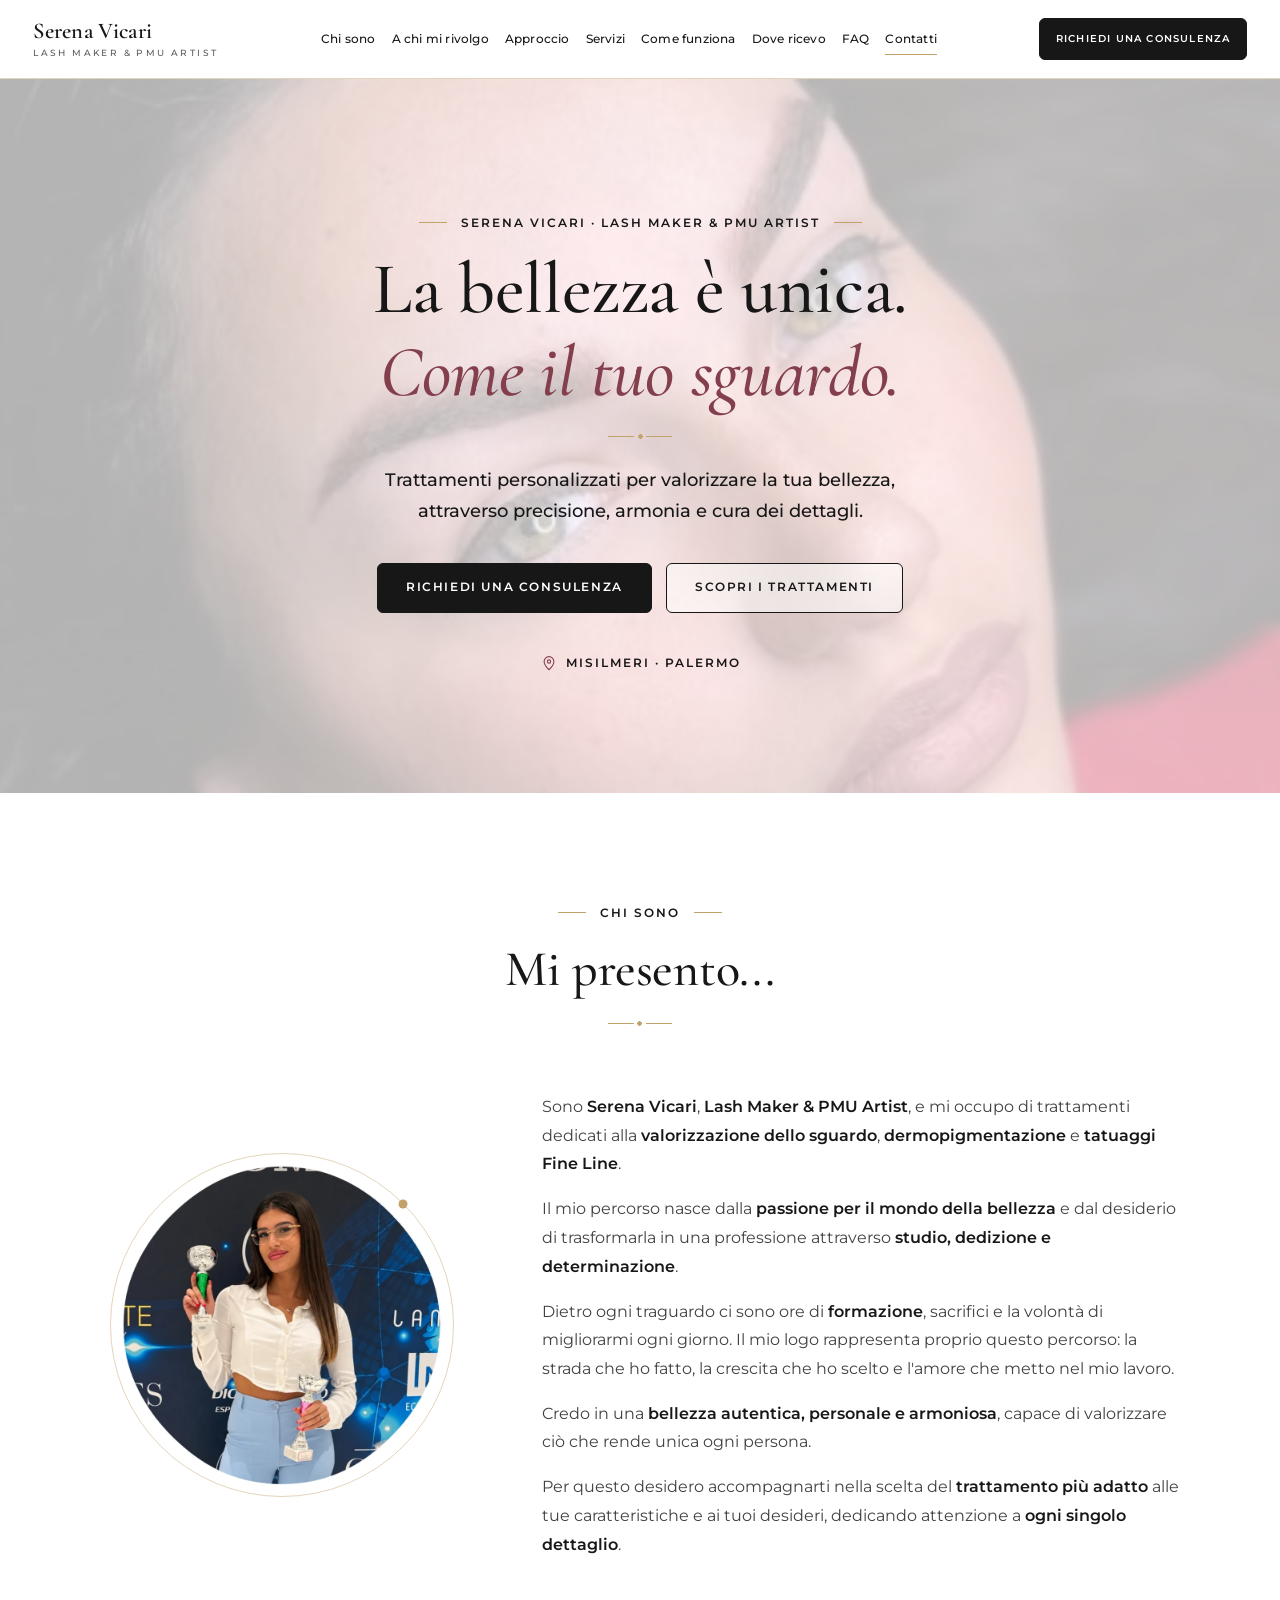
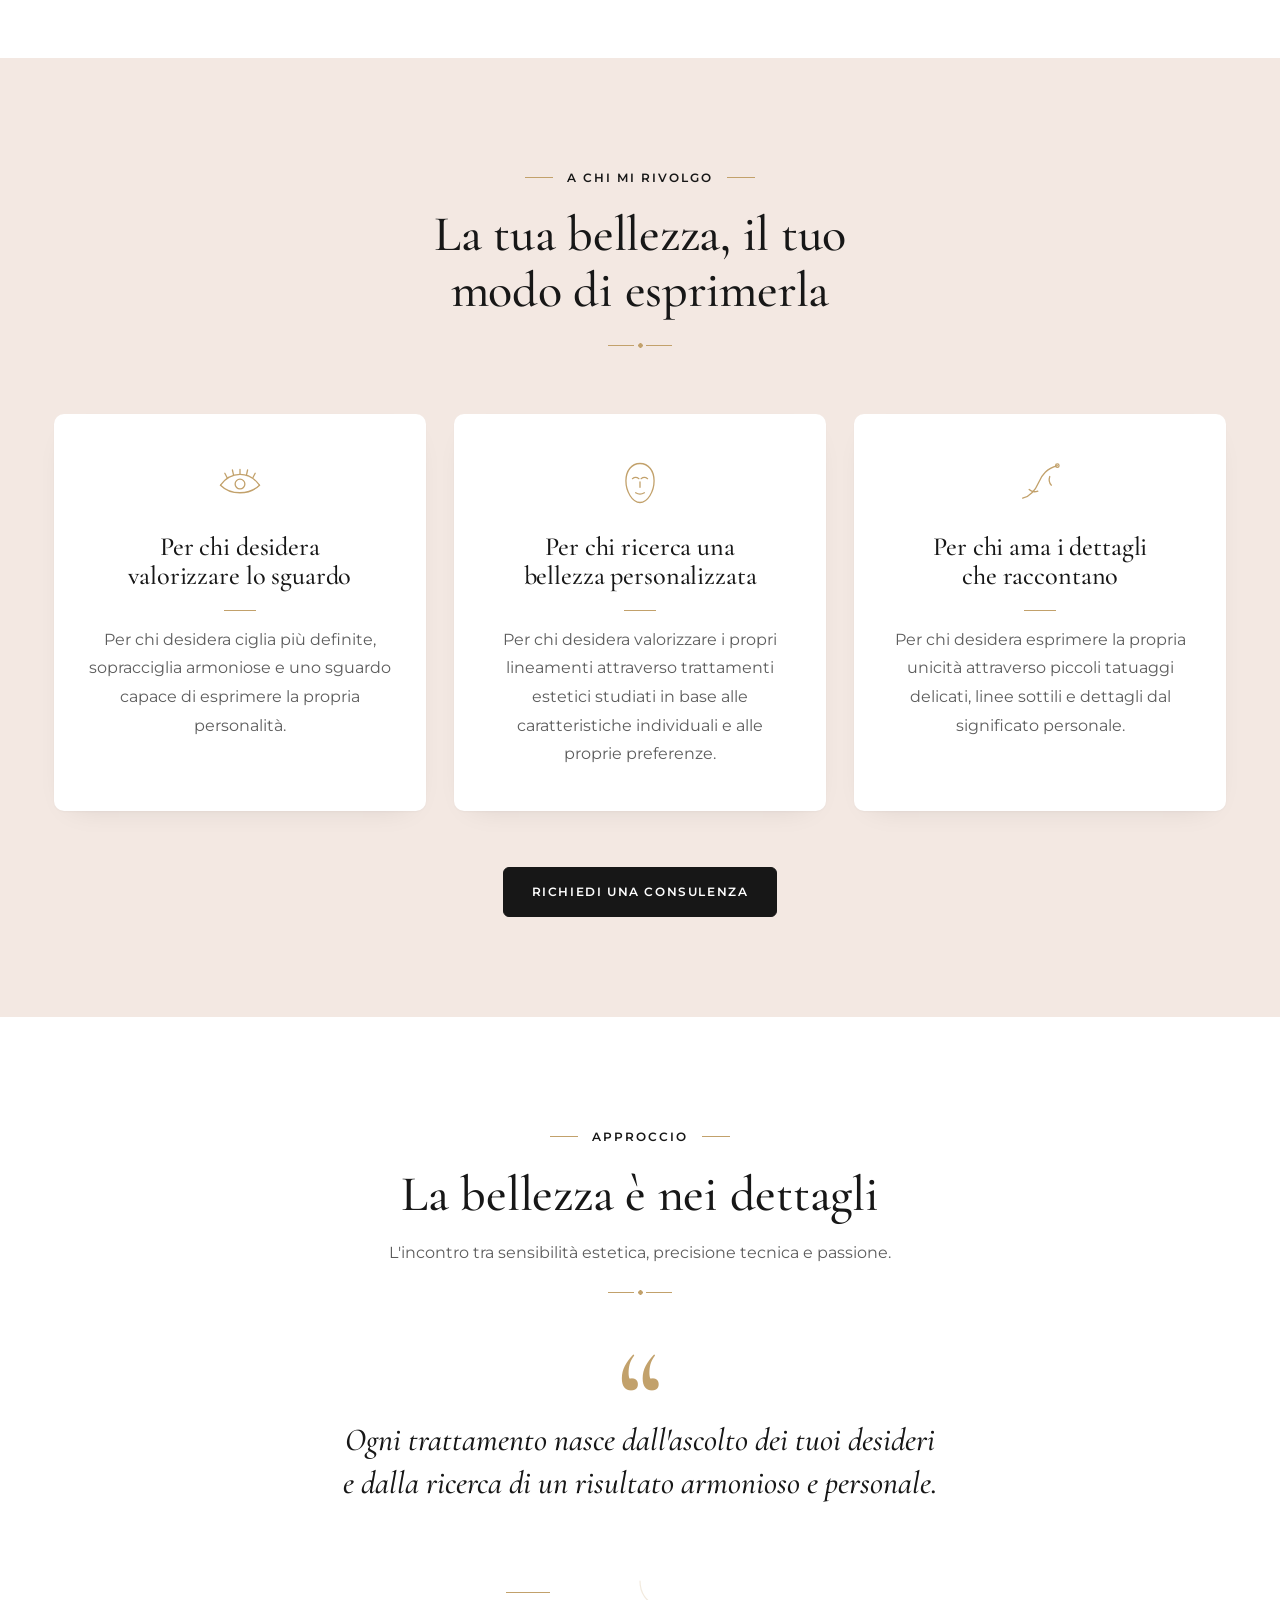
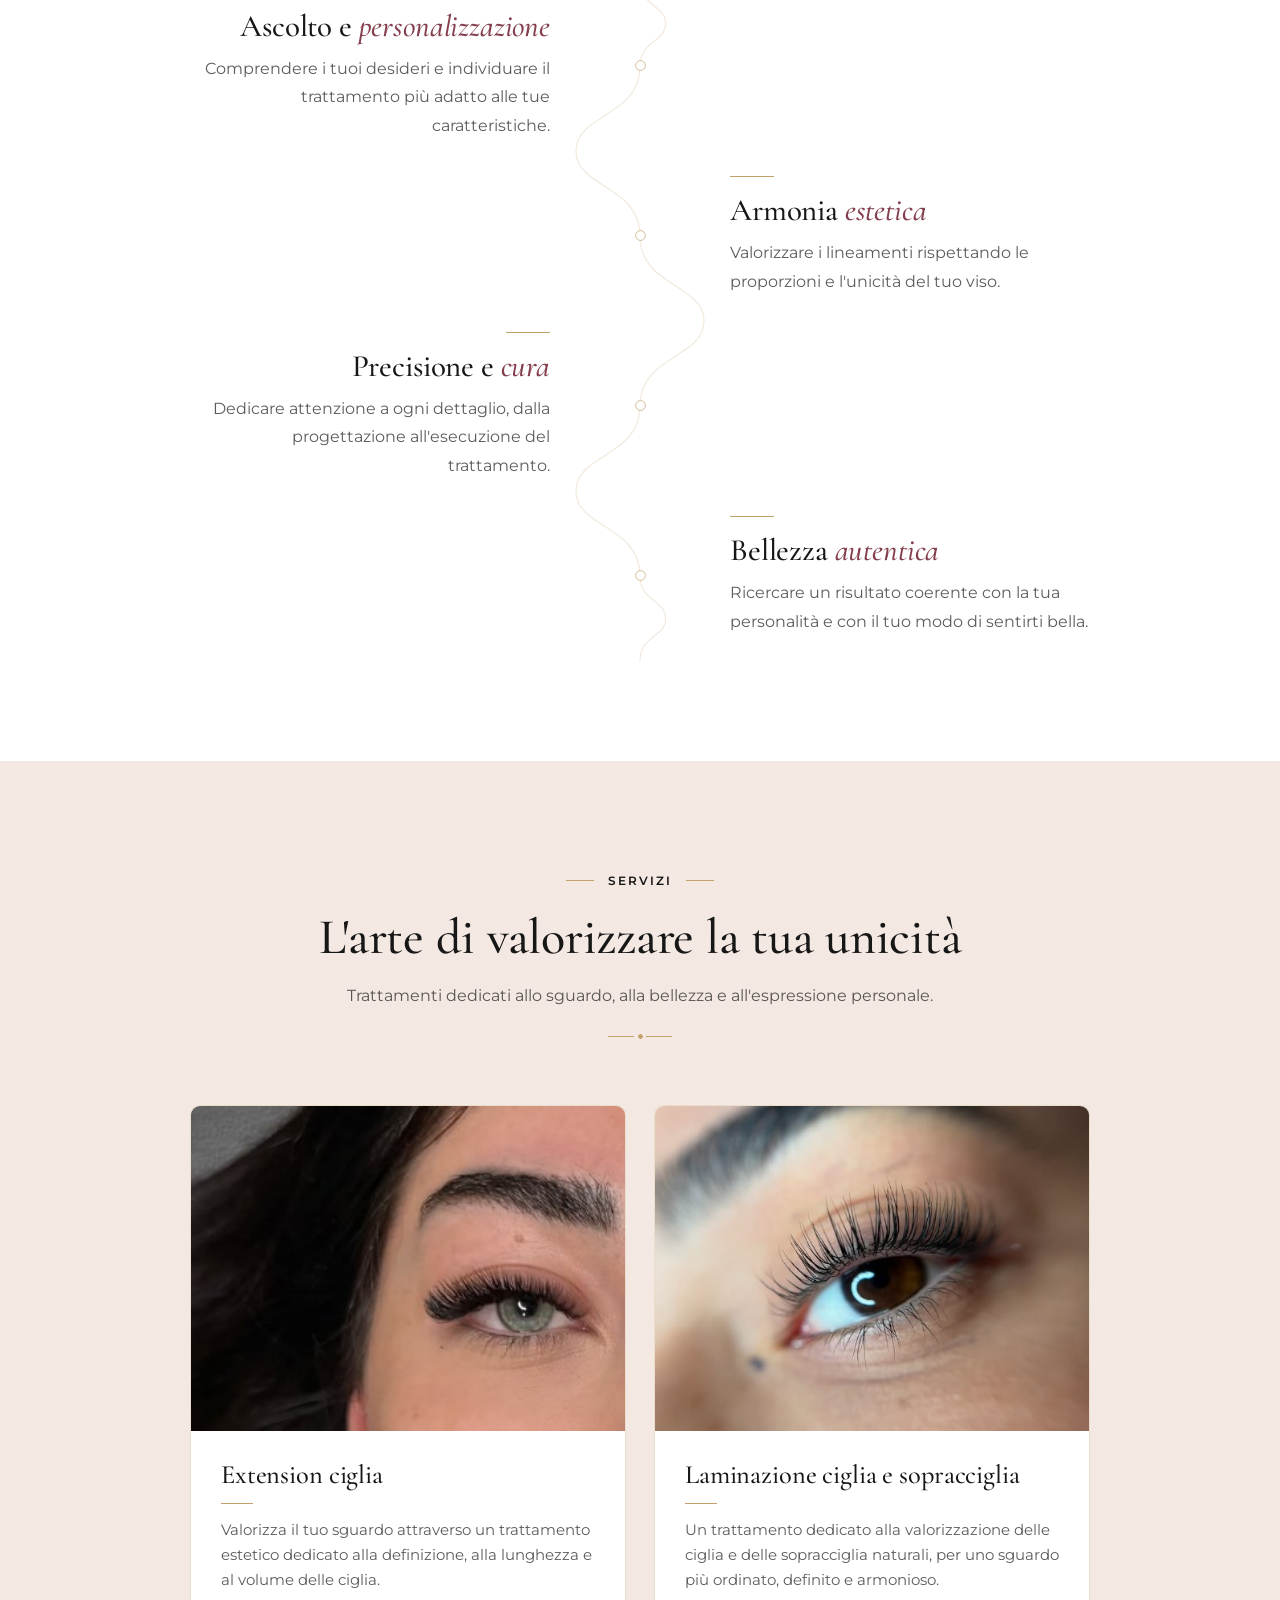
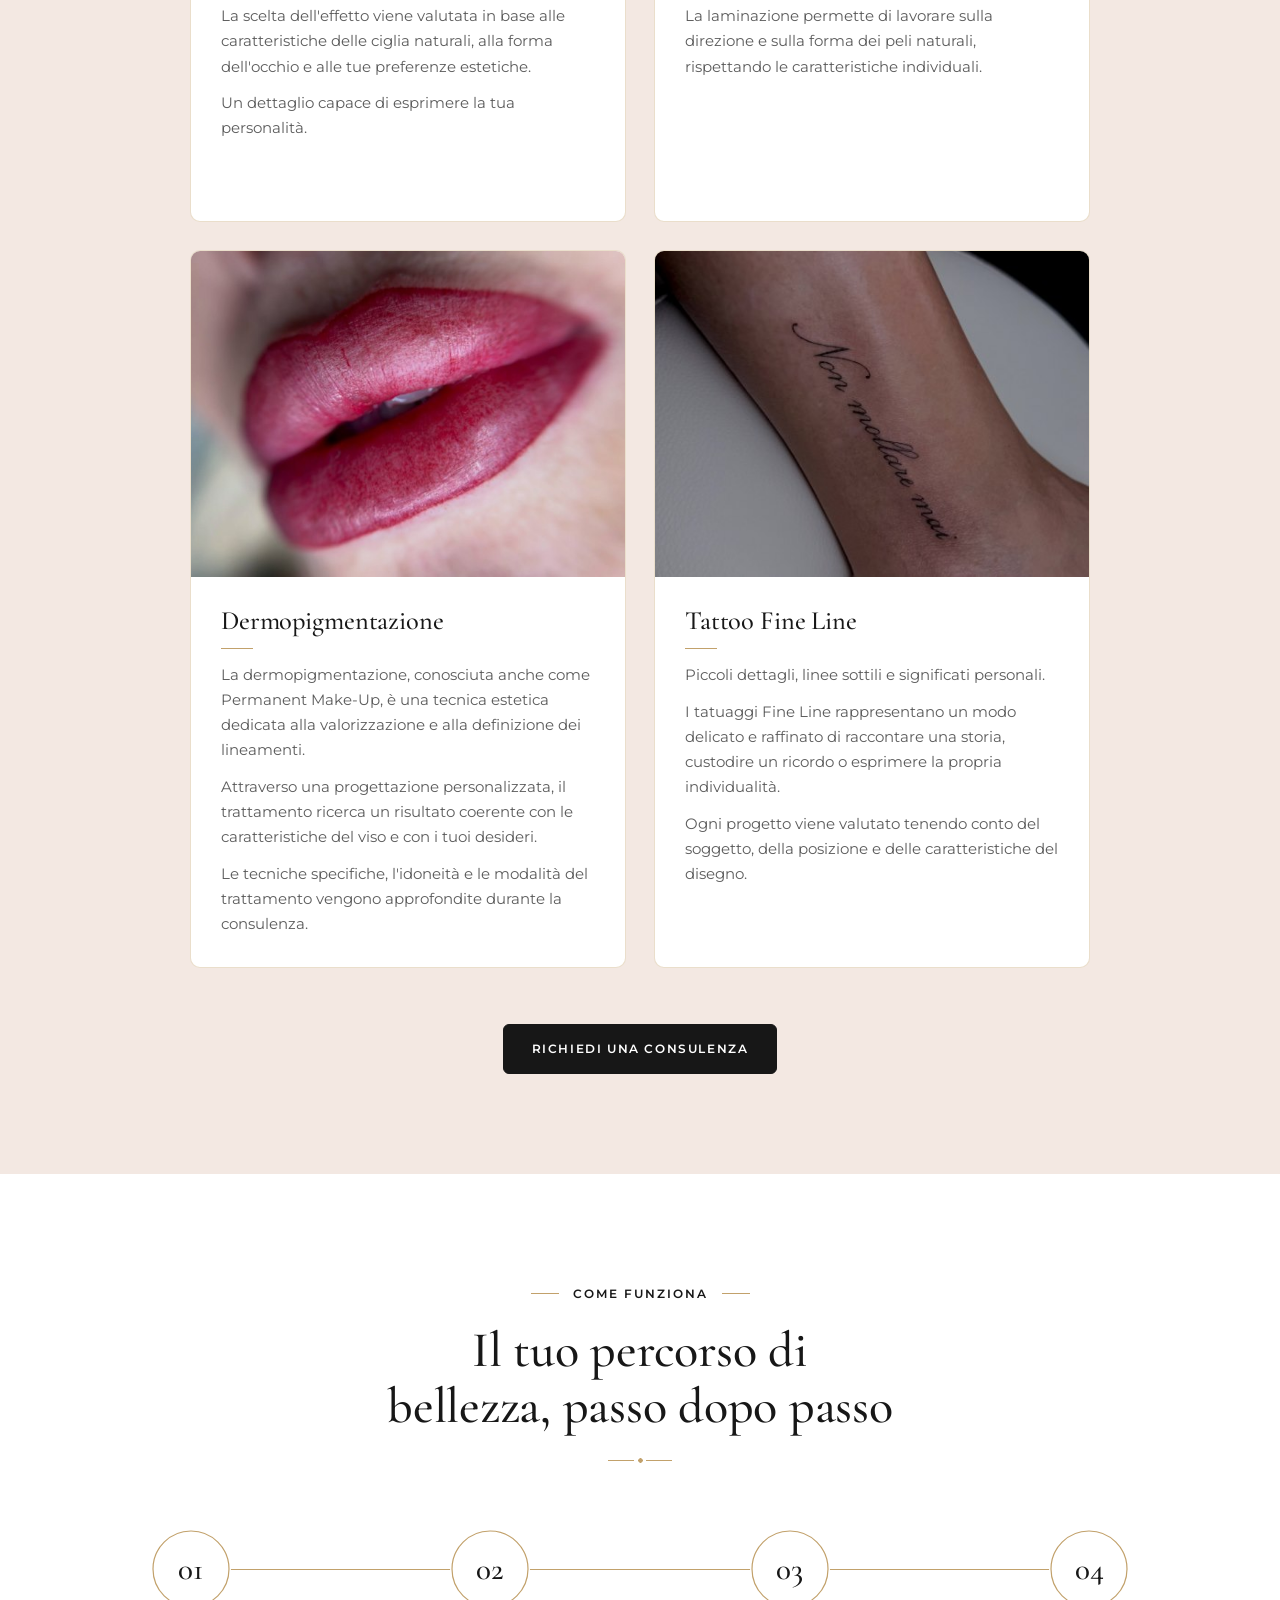
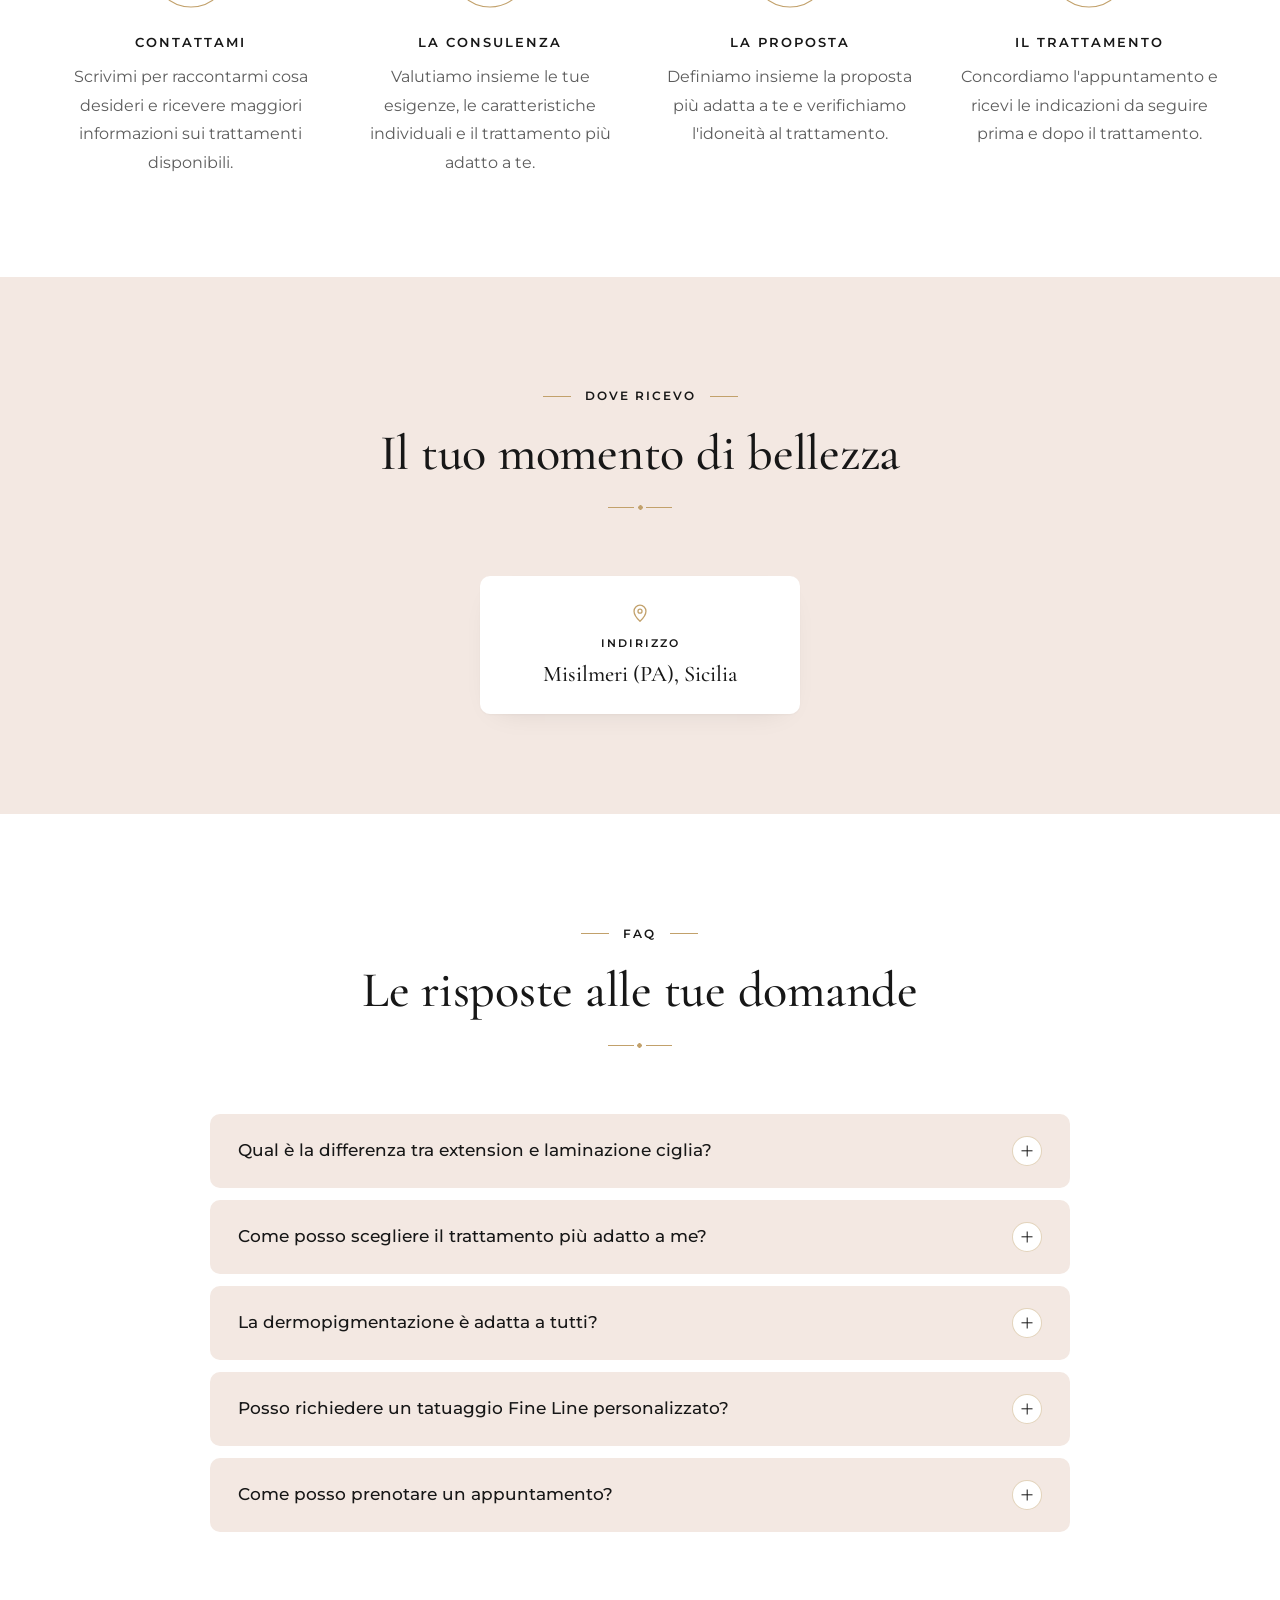
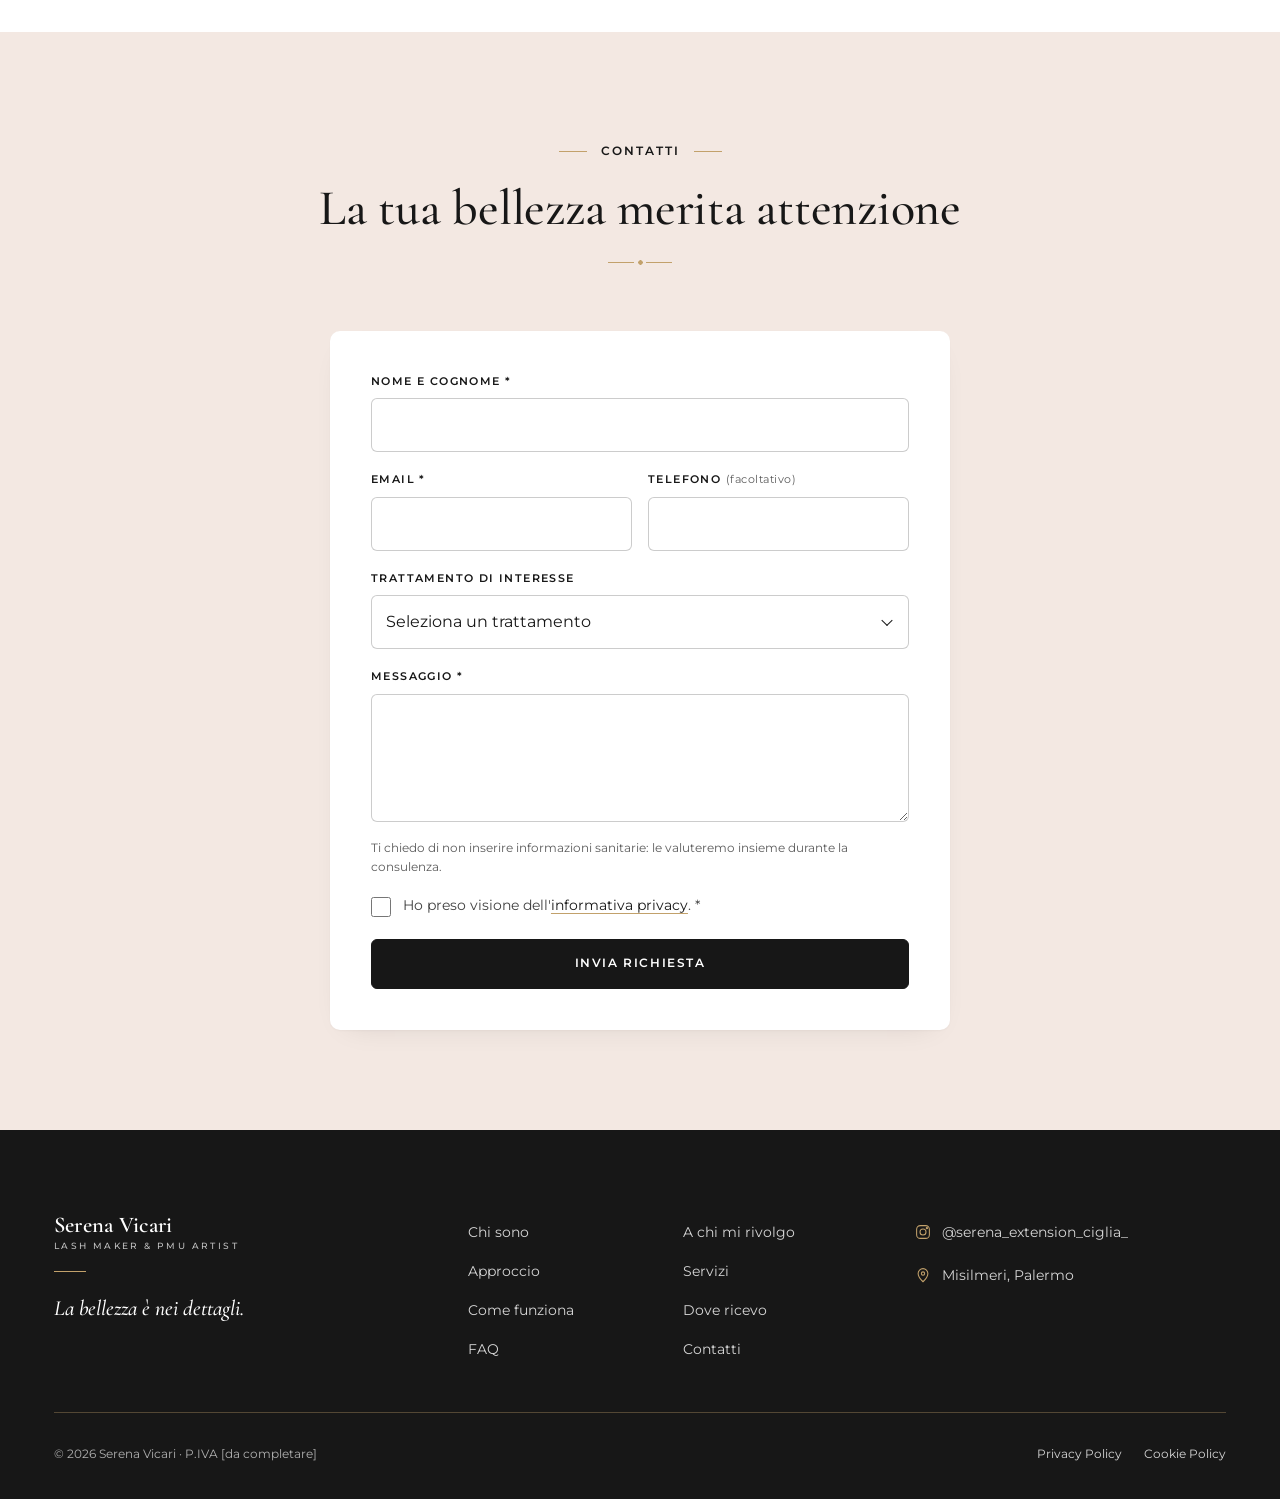
==== commit 4b427139: "Servizi più compatti e nuova sezione Approccio "fine line" - Box servizi: testi tutti in Montserrat," ====
--- a/index.html
+++ b/index.html
@@ -189,55 +189,34 @@
           <span class="divider" aria-hidden="true"></span>
         </header>
 
-        <div class="constellation">
-          <ul class="pillars pillars--left">
-            <li class="pillar reveal">
-              <span class="pillar-mark" aria-hidden="true"></span>
-              <h3>Ascolto e personalizzazione</h3>
-              <p>Comprendere i tuoi desideri e individuare il trattamento più adatto alle tue caratteristiche.</p>
-            </li>
-            <li class="pillar reveal">
-              <span class="pillar-mark" aria-hidden="true"></span>
-              <h3>Armonia estetica</h3>
-              <p>Valorizzare i lineamenti rispettando le proporzioni e l'unicità del tuo viso.</p>
-            </li>
-          </ul>
-
-          <figure class="halo reveal" aria-hidden="true">
-            <svg class="halo-rings" viewBox="0 0 400 400" focusable="false">
-              <circle cx="200" cy="200" r="196" class="ring ring--outer"/>
-              <circle cx="200" cy="200" r="160" class="ring ring--mid"/>
-              <circle cx="200" cy="4" r="4" class="ring-dot"/>
-              <circle cx="396" cy="200" r="3" class="ring-dot"/>
-              <circle cx="200" cy="396" r="4" class="ring-dot"/>
-              <circle cx="4" cy="200" r="3" class="ring-dot"/>
-            </svg>
-            <div class="halo-core">
-              <svg viewBox="0 0 300 200" focusable="false">
-                <g fill="none" stroke="currentColor" stroke-linecap="round" stroke-width="1.4">
-                  <path d="M40 112 C 95 62, 205 62, 260 112"/>
-                  <path d="M40 112 C 95 146, 205 146, 260 112" opacity=".6"/>
-                  <circle cx="150" cy="110" r="20" opacity=".7"/>
-                  <path d="M62 96l-14-22M86 84l-8-26M112 77l-4-28M140 74v-30M166 75l4-28M192 81l9-26M216 91l14-22M238 103l17-17"/>
-                  <path d="M52 36 C 100 12, 190 10, 252 28" opacity=".7"/>
-                </g>
-              </svg>
-              <p class="halo-quote">Ogni trattamento nasce dall'ascolto dei tuoi desideri e dalla ricerca di un risultato armonioso e personale.</p>
-            </div>
-          </figure>
-
-          <ul class="pillars pillars--right">
-            <li class="pillar reveal">
-              <span class="pillar-mark" aria-hidden="true"></span>
-              <h3>Precisione e cura</h3>
-              <p>Dedicare attenzione a ogni dettaglio, dalla progettazione all'esecuzione del trattamento.</p>
-            </li>
-            <li class="pillar reveal">
-              <span class="pillar-mark" aria-hidden="true"></span>
-              <h3>Bellezza autentica</h3>
-              <p>Ricercare un risultato coerente con la tua personalità e con il tuo modo di sentirti bella.</p>
-            </li>
-          </ul>
+        <p class="approach-quote reveal">Ogni trattamento nasce dall'ascolto dei tuoi desideri e dalla ricerca di un risultato armonioso e personale.</p>
+
+        <div class="fineline" data-fineline>
+          <svg class="fineline-svg" aria-hidden="true" focusable="false">
+            <path class="fl-ghost" d=""/>
+            <path class="fl-draw" d=""/>
+          </svg>
+          <span class="fl-node" aria-hidden="true"></span>
+          <span class="fl-node" aria-hidden="true"></span>
+          <span class="fl-node" aria-hidden="true"></span>
+          <span class="fl-node" aria-hidden="true"></span>
+
+          <div class="fl-item reveal">
+            <h3>Ascolto e <em>personalizzazione</em></h3>
+            <p>Comprendere i tuoi desideri e individuare il trattamento più adatto alle tue caratteristiche.</p>
+          </div>
+          <div class="fl-item reveal">
+            <h3>Armonia <em>estetica</em></h3>
+            <p>Valorizzare i lineamenti rispettando le proporzioni e l'unicità del tuo viso.</p>
+          </div>
+          <div class="fl-item reveal">
+            <h3>Precisione e <em>cura</em></h3>
+            <p>Dedicare attenzione a ogni dettaglio, dalla progettazione all'esecuzione del trattamento.</p>
+          </div>
+          <div class="fl-item reveal">
+            <h3>Bellezza <em>autentica</em></h3>
+            <p>Ricercare un risultato coerente con la tua personalità e con il tuo modo di sentirti bella.</p>
+          </div>
         </div>
       </div>
     </section>
@@ -262,7 +241,7 @@
               <h3>Extension ciglia</h3>
               <p>Valorizza il tuo sguardo attraverso un trattamento estetico dedicato alla definizione, alla lunghezza e al volume delle ciglia.</p>
               <p>La scelta dell'effetto viene valutata in base alle caratteristiche delle ciglia naturali, alla forma dell'occhio e alle tue preferenze estetiche.</p>
-              <p class="service-note">Un dettaglio capace di esprimere la tua personalità.</p>
+              <p>Un dettaglio capace di esprimere la tua personalità.</p>
             </div>
           </article>
 
@@ -298,7 +277,7 @@
             </figure>
             <div class="service-body">
               <h3>Tattoo Fine Line</h3>
-              <p class="service-note service-note--top">Piccoli dettagli, linee sottili e significati personali.</p>
+              <p>Piccoli dettagli, linee sottili e significati personali.</p>
               <p>I tatuaggi Fine Line rappresentano un modo delicato e raffinato di raccontare una storia, custodire un ricordo o esprimere la propria individualità.</p>
               <p>Ogni progetto viene valutato tenendo conto del soggetto, della posizione e delle caratteristiche del disegno.</p>
             </div>
--- a/css/style.css
+++ b/css/style.css
@@ -359,69 +359,74 @@
 .card p { color: var(--text-soft); }
 
 /* ==========================================================
-   APPROCCIO — costellazione attorno a un "halo" centrale
-   ========================================================== */
-.constellation {
+   APPROCCIO — "Fine line": un filo sottile che unisce i principi
+   e si disegna con lo scroll
+   ========================================================== */
+.approach-quote {
+  position: relative;
+  max-width: 760px; margin: 0 auto clamp(48px, 6vw, 80px);
+  text-align: center;
+  font-family: var(--serif); font-style: italic; font-weight: 500;
+  font-size: clamp(1.45rem, 1.2rem + 1vw, 2.15rem); line-height: 1.35; color: var(--black);
+  text-wrap: balance;
+}
+.approach-quote::before {
+  content: "\201C"; display: block;
+  font-size: 4.2em; line-height: .55; height: .42em; color: var(--gold); font-style: normal;
+}
+
+.fineline {
+  position: relative;
   display: grid;
-  grid-template-columns: minmax(0, 1fr) auto minmax(0, 1fr);
-  align-items: center;
-  gap: clamp(28px, 4vw, 64px);
-  max-width: 1160px; margin-inline: auto;
-}
-.pillars { display: flex; flex-direction: column; gap: clamp(48px, 6vw, 88px); }
-.pillar { position: relative; }
-.pillar h3 { font-size: clamp(1.4rem, 1.25rem + .5vw, 1.75rem); font-weight: 600; margin-bottom: 10px; }
-.pillar p { color: var(--text-soft); max-width: 330px; }
-.pillars--left .pillar { text-align: right; }
-.pillars--left .pillar p { margin-left: auto; }
-
-/* Segno lineare champagne che "punta" verso il centro */
-.pillar-mark { display: block; position: relative; height: 9px; width: 72px; margin-bottom: 16px; }
-.pillar-mark::before {
-  content: ""; position: absolute; top: 4px; height: 1px; width: 64px; background: var(--gold);
-  transform-origin: var(--origin, left);
-  transition: transform .9s var(--ease) .15s;
-}
-.pillar-mark::after {
-  content: ""; position: absolute; top: 0; width: 7px; height: 7px;
-  border: 1px solid var(--gold); transform: rotate(45deg); background: var(--white);
-}
-.pillars--left .pillar-mark { margin-left: auto; --origin: right; }
-.pillars--left .pillar-mark::before { right: 0; }
-.pillars--left .pillar-mark::after { left: 0; }
-.pillars--right .pillar-mark::before { left: 0; }
-.pillars--right .pillar-mark::after { right: 0; }
-.js .pillar .pillar-mark::before { transform: scaleX(0); }
-.js .pillar.is-visible .pillar-mark::before { transform: scaleX(1); }
-
-.halo {
-  position: relative;
-  width: clamp(300px, 30vw, 400px);
-  aspect-ratio: 1;
-  display: grid; place-items: center;
-}
-.halo-rings { position: absolute; inset: 0; width: 100%; height: 100%; overflow: visible; transform: rotate(-90deg); }
-.ring { fill: none; stroke: var(--gold); stroke-width: 1; }
-.ring--mid { stroke-dasharray: 2 7; opacity: .8; }
-.ring-dot { fill: var(--gold); }
-.js .halo .ring--outer { stroke-dasharray: 1232; stroke-dashoffset: 1232; transition: stroke-dashoffset 1.6s var(--ease) .1s; }
-.js .halo.is-visible .ring--outer { stroke-dashoffset: 0; }
-.js .halo .ring-dot { opacity: 0; transition: opacity .5s var(--ease) 1.4s; }
-.js .halo.is-visible .ring-dot { opacity: 1; }
-
-.halo-core {
-  position: relative;
-  width: 76%; aspect-ratio: 1; border-radius: 50%;
-  background: var(--nude);
-  display: flex; flex-direction: column; align-items: center; justify-content: center;
-  padding: 12%;
-  text-align: center;
-}
-.halo-core svg { width: 62%; color: var(--gold); margin-bottom: 12px; }
-.halo-quote {
-  font-family: var(--serif); font-style: italic; font-weight: 500;
-  font-size: clamp(1rem, .9rem + .3vw, 1.18rem); line-height: 1.4; color: var(--black);
-}
+  grid-template-columns: minmax(0, 1fr) 180px minmax(0, 1fr);
+  grid-auto-rows: minmax(170px, 1fr);
+  max-width: 1040px; margin-inline: auto;
+}
+.fineline-svg {
+  grid-column: 2; grid-row: 1 / span 4;
+  width: 100%; height: 100%;
+  overflow: visible; pointer-events: none;
+}
+.fineline-svg path {
+  fill: none; stroke: var(--gold); stroke-width: 1.2; stroke-linecap: round;
+  vector-effect: non-scaling-stroke;
+}
+.fineline-svg .fl-ghost { stroke: rgba(194,161,107,.22); }
+
+.fl-node {
+  grid-column: 2; align-self: center; justify-self: center;
+  position: relative; width: 15px; height: 15px; border-radius: 50%;
+  background: var(--white); border: 1px solid var(--gold);
+  transition: background-color .5s var(--ease), box-shadow .6s var(--ease), transform .6s var(--ease);
+  transform: scale(.7);
+}
+.fl-node::after {
+  content: ""; position: absolute; inset: 3px; border-radius: 50%; background: var(--gold);
+  transform: scale(0); transition: transform .5s var(--ease);
+}
+.fl-node.is-on { transform: scale(1); box-shadow: 0 0 0 7px rgba(194,161,107,.16), 0 0 22px 2px rgba(194,161,107,.35); }
+.fl-node.is-on::after { transform: scale(1); }
+.fl-node:nth-of-type(1) { grid-row: 1; }
+.fl-node:nth-of-type(2) { grid-row: 2; }
+.fl-node:nth-of-type(3) { grid-row: 3; }
+.fl-node:nth-of-type(4) { grid-row: 4; }
+
+.fl-item { align-self: center; padding-block: 10px; }
+.fl-item:nth-of-type(1) { grid-row: 1; grid-column: 1; }
+.fl-item:nth-of-type(2) { grid-row: 2; grid-column: 3; }
+.fl-item:nth-of-type(3) { grid-row: 3; grid-column: 1; }
+.fl-item:nth-of-type(4) { grid-row: 4; grid-column: 3; }
+.fl-item:nth-of-type(odd) { text-align: right; }
+.fl-item h3 {
+  font-size: clamp(1.55rem, 1.3rem + .8vw, 2.1rem); font-weight: 500; margin-bottom: 10px;
+}
+.fl-item h3 em { font-style: italic; color: var(--ruby); }
+.fl-item p { color: var(--text-soft); max-width: 360px; margin: 0; }
+.fl-item:nth-of-type(odd) p { margin-left: auto; }
+.fl-item::before {
+  content: ""; display: block; width: 44px; height: 1px; background: var(--gold); margin-bottom: 16px;
+}
+.fl-item:nth-of-type(odd)::before { margin-left: auto; }
 
 /* ==========================================================
    SERVIZI
@@ -430,8 +435,8 @@
   display: grid;
   grid-template-columns: repeat(2, minmax(0, 1fr));
   grid-auto-rows: 1fr;
-  gap: clamp(20px, 2.6vw, 36px);
-  max-width: 1120px; margin-inline: auto;
+  gap: clamp(18px, 2.2vw, 28px);
+  max-width: 900px; margin-inline: auto;
 }
 .service {
   display: flex; flex-direction: column;
@@ -446,15 +451,11 @@
 .service-media { aspect-ratio: 4 / 3; overflow: hidden; background: var(--nude); }
 .service-media img { width: 100%; height: 100%; object-fit: cover; transition: transform .5s var(--ease); }
 .service:hover .service-media img { transform: scale(1.03); }
-.service-body { flex: 1; padding: clamp(28px, 3vw, 44px); }
-.service h3 { font-size: var(--fs-h3); margin-bottom: 18px; text-align: center; }
-.service h3::after { content: ""; display: block; width: 32px; height: 1px; margin: 16px auto 0; background: var(--gold); }
-.service p { color: var(--text-soft); }
-.service-note {
-  font-family: var(--serif); font-style: italic; font-weight: 500;
-  font-size: 1.22rem; line-height: 1.4; color: var(--black) !important;
-}
-.service-note--top { margin-bottom: 1em; }
+.service-body { flex: 1; padding: clamp(22px, 2.4vw, 30px); text-align: left; }
+.service h3 { font-size: clamp(1.4rem, 1.25rem + .5vw, 1.7rem); margin-bottom: 14px; text-align: left; }
+.service h3::after { content: ""; display: block; width: 32px; height: 1px; margin: 12px 0 0; background: var(--gold); }
+.service p { color: var(--text-soft); font-size: .92rem; line-height: 1.7; margin-bottom: .8em; }
+.service p:last-child { margin-bottom: 0; }
 
 /* ==========================================================
    COME FUNZIONA — percorso animato
@@ -681,10 +682,10 @@
   *, *::before, *::after { transition-duration: .01ms !important; transition-delay: 0s !important; animation: none !important; }
   .js .reveal { opacity: 1; transform: none; }
   .js .journey .journey-fill { transform: none !important; }
-  .js .journey .jstep-num circle, .js .halo .ring--outer { stroke-dashoffset: 0; }
+  .js .journey .jstep-num circle { stroke-dashoffset: 0; }
   .js .journey .jstep-num > span, .js .journey .jstep h3, .js .journey .jstep p { opacity: 1; transform: none; }
-  .js .pillar .pillar-mark::before { transform: none; }
-  .js .halo .ring-dot { opacity: 1; }
+  .fineline-svg .fl-draw { stroke-dashoffset: 0 !important; }
+  .fl-node { transform: scale(1); }
   .card:hover, .service:hover, .jstep:hover .jstep-num { transform: none; }
   .service:hover .service-media img { transform: none; }
 }
@@ -710,14 +711,6 @@
 
   .cards-3 { grid-template-columns: 1fr; max-width: 560px; margin-inline: auto; }
 
-  .constellation { grid-template-columns: 1fr; gap: 48px; max-width: 560px; }
-  .halo { order: -1; justify-self: center; width: min(86vw, 340px); }
-  .pillars { gap: 40px; }
-  .pillars--left .pillar, .pillars--right .pillar { text-align: center; }
-  .pillar p { margin-inline: auto; }
-  .pillars--left .pillar-mark, .pillars--right .pillar-mark { margin-inline: auto; width: 9px; height: 9px; }
-  .pillar-mark::before { display: none; }
-  .pillars--left .pillar-mark::after, .pillars--right .pillar-mark::after { left: 1px; right: auto; }
 
   .journey-steps { grid-template-columns: repeat(2, minmax(0, 1fr)); row-gap: 48px; }
   .journey-track { display: none; }
@@ -725,7 +718,14 @@
 
 /* Smartphone e tablet stretti */
 @media (max-width: 760px) {
-  .services { grid-template-columns: 1fr; grid-auto-rows: auto; max-width: 560px; }
+  .services { grid-template-columns: 1fr; grid-auto-rows: auto; max-width: 440px; }
+
+  .fineline { grid-template-columns: 44px minmax(0, 1fr); grid-auto-rows: auto; column-gap: 18px; max-width: 520px; }
+  .fineline-svg { grid-column: 1; }
+  .fl-node { grid-column: 1; }
+  .fl-item:nth-of-type(n) { grid-column: 2; text-align: left; padding-block: 18px; }
+  .fl-item:nth-of-type(n) p { margin-left: 0; }
+  .fl-item:nth-of-type(n)::before { margin-left: 0; }
 
   .journey { max-width: 460px; }
   .journey-steps { grid-template-columns: 1fr; row-gap: 0; }
